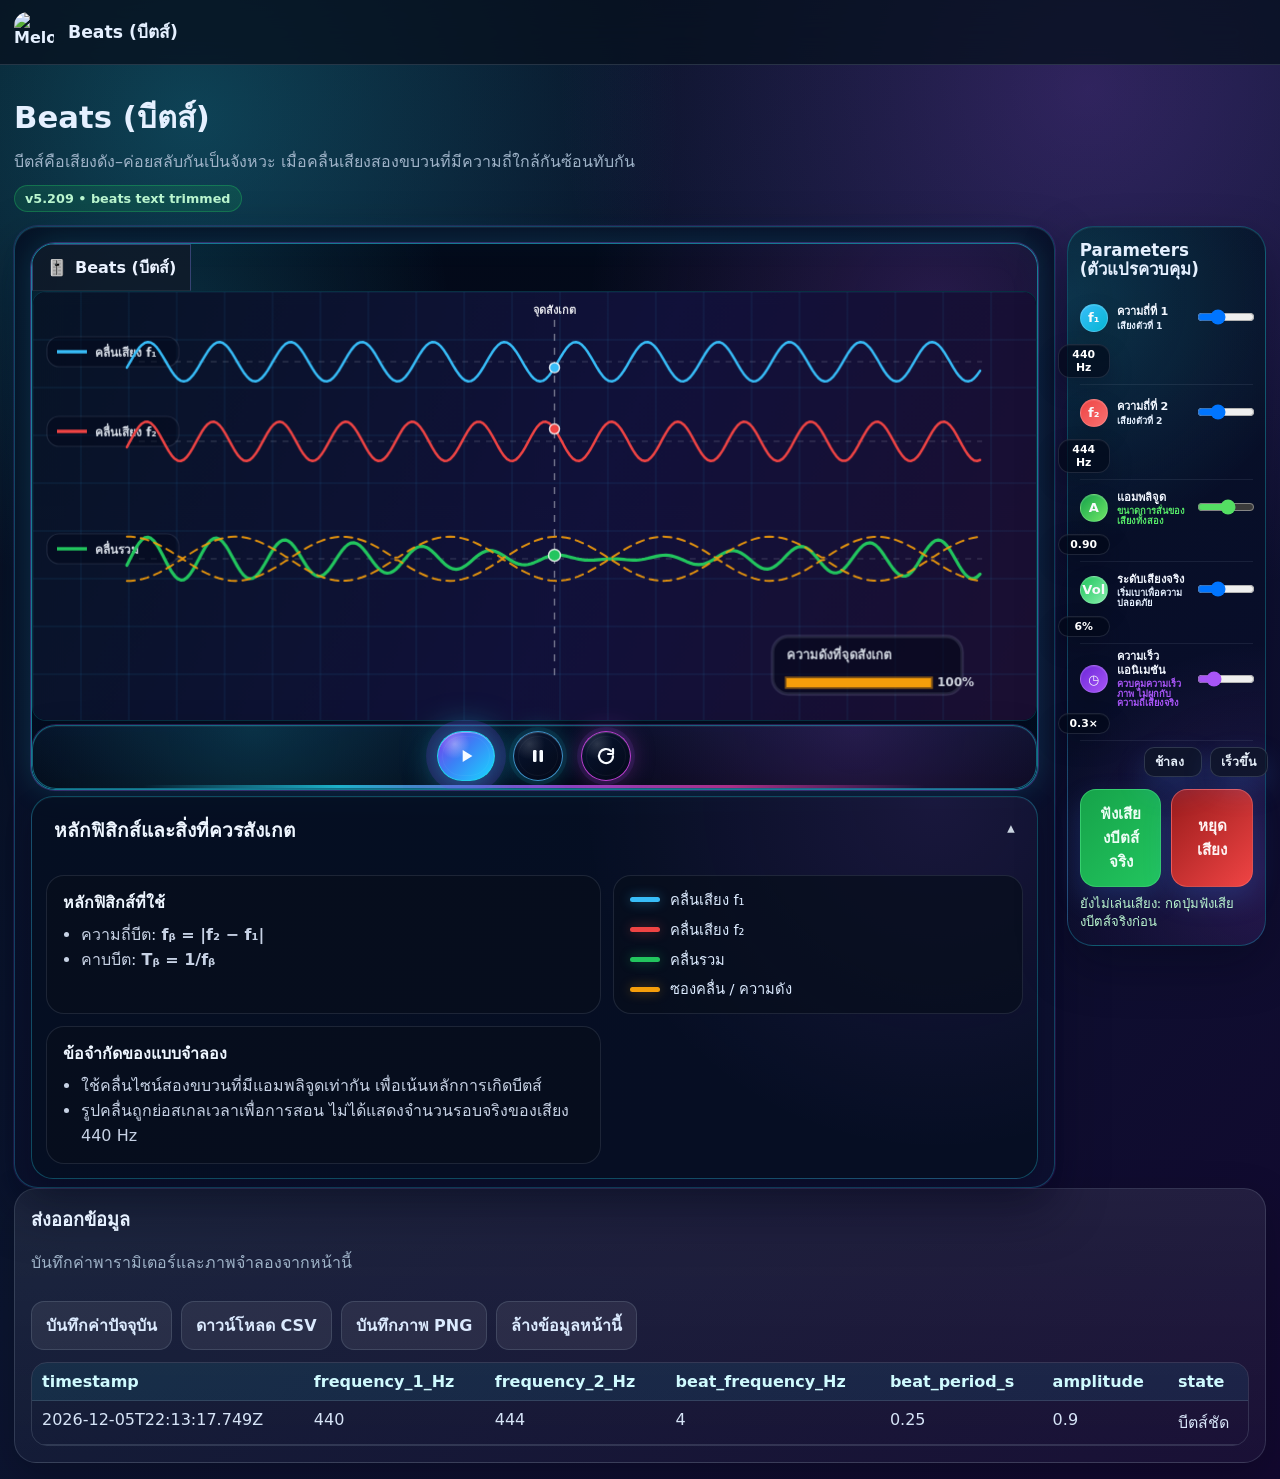
==== visualizer_beatsViz.html @ 42747de8 "Add files via upload" ====
<!DOCTYPE html>
<html lang="th">
<head>
  <meta charset="UTF-8">
  <meta name="viewport" content="width=device-width, initial-scale=1.0">
  <title>MelodyLab v5.209 - Beats (บีตส์)</title>
  <meta name="description" content="MelodyLab ห้องทดลองเสียงและเก็บข้อมูล ด้วยมือถือ">
  <meta name="theme-color" content="#0f172a">
  <link rel="manifest" href="manifest.json">
  <link rel="icon" type="image/png" href="icon-192.png">
  <link rel="apple-touch-icon" href="icon-192.png">
  <link rel="stylesheet" href="style.css">
  <meta name="melodylab-build-version" content="v5.209-beats-text-trim">
  <style>
    .beatReadoutBar{display:grid;grid-template-columns:repeat(5,minmax(0,1fr));gap:8px;margin-top:10px}
    .beatReadoutBar>div{border:1px solid rgba(148,163,184,.18);background:rgba(15,23,42,.48);border-radius:14px;padding:9px 11px;min-height:56px}
    .beatReadoutBar label{display:block;color:#94a3b8;font-size:.78rem;line-height:1.2;margin-bottom:4px}
    .beatReadoutBar b{display:block;color:#e5eef8;font-size:1rem;line-height:1.18}
    .versionBadge{display:inline-block;margin-top:10px;padding:5px 10px;border-radius:999px;border:1px solid rgba(34,197,94,.35);background:rgba(34,197,94,.14);color:#bbf7d0;font-weight:800;font-size:.80rem}
    .beatLegendLine{width:30px;height:5px;border-radius:999px;display:inline-block;flex:0 0 30px}
    .beatLegendLine.f1{background:#38bdf8;box-shadow:0 0 12px rgba(56,189,248,.45)}
    .beatLegendLine.f2{background:#ef4444;box-shadow:0 0 12px rgba(239,68,68,.42)}
    .beatLegendLine.sum{background:#22c55e;box-shadow:0 0 12px rgba(34,197,94,.42)}
    .beatLegendLine.env{background:#f59e0b;box-shadow:0 0 12px rgba(245,158,11,.42)}
    .neonParamRow .paramIcon{color:#f8fafc;border:1px solid rgba(255,255,255,.16);box-shadow:0 10px 24px rgba(0,0,0,.18), inset 0 1px 0 rgba(255,255,255,.10)}
    .f1Row .paramIcon{background:linear-gradient(135deg,#38bdf8,#06b6d4)}
    .f2Row .paramIcon{background:linear-gradient(135deg,#ef4444,#f87171)}
    .ampRow .paramIcon{background:linear-gradient(135deg,#22c55e,#86efac)}
    .timeRow .paramIcon{background:linear-gradient(135deg,#8b5cf6,#c084fc)}
    .templateInsightCard li{line-height:1.55}

    #visualizerCanvas{aspect-ratio:1200/390;max-height:390px}
    .audioButtons{display:grid;grid-template-columns:1fr 1fr;gap:10px;margin-top:12px}
    .audioBtn{border:1px solid rgba(148,163,184,.26);border-radius:16px;padding:12px 14px;font-weight:900;font-size:.95rem;cursor:pointer;touch-action:manipulation}
    .audioBtn.playSound{background:linear-gradient(135deg,#16a34a,#22c55e);color:#ecfdf5;border-color:rgba(74,222,128,.55)}
    .audioBtn.stopSound{background:linear-gradient(135deg,#991b1b,#ef4444);color:#fef2f2;border-color:rgba(248,113,113,.55)}
    .audioStatus{margin-top:8px;color:#bbf7d0;font-size:.82rem;line-height:1.35}
    .volumeRow .paramIcon{background:linear-gradient(135deg,#22c55e,#86efac)}
    @media(max-width:760px){.audioButtons{grid-template-columns:1fr 1fr}.audioBtn{padding:11px 10px;font-size:.90rem}}
    .speedButtonsStandalone{display:flex;gap:8px;align-items:center;justify-content:flex-start;margin:6px 0 0 64px;position:relative;z-index:2}
    .speedButtons button{border:1px solid rgba(148,163,184,.24);background:rgba(15,23,42,.76);color:#e5eef8;border-radius:10px;padding:5px 10px;font-size:.78rem;line-height:1.1;font-weight:800;cursor:pointer;touch-action:manipulation;min-width:58px;height:30px}
    .timeRow input[type=range]{touch-action:pan-x;min-width:0}
    @media(max-width:760px){
      .beatReadoutBar{grid-template-columns:repeat(2,minmax(0,1fr));gap:8px}
      .beatReadoutBar>div{min-height:auto;padding:9px 10px}
      .beatReadoutBar>div:last-child{grid-column:1/-1}
      .speedButtonsStandalone{margin-left:62px;margin-top:8px}
      .speedButtons button{min-width:58px;height:30px;padding:5px 9px;font-size:.78rem}
    }
  </style>
</head>
<body class="detailPage page-visualizer">
<header>
  <div class="wrap nav detailNav">
    <button class="backBtn" onclick="location.href='visualizer.html'">←</button>
    <a class="brand" href="index.html"><img src="icon-192.png" alt="MelodyLab"><span>Beats (บีตส์)</span></a>
  </div>
</header>
<main class="wrap detailMain" data-current="visualizer">
<section class="section activeDetail visualizerSinglePage visualizerTemplatePage longitudinalFocusPage rebuiltTopicPage" id="visualizer" data-viz-mode="beatsViz">
  <div class="sectionHead templateHead">
    <div>
      <h2>Beats (บีตส์)</h2>
      <p class="sectionLead">บีตส์คือเสียงดัง–ค่อยสลับกันเป็นจังหวะ เมื่อคลื่นเสียงสองขบวนที่มีความถี่ใกล้กันซ้อนทับกัน</p>
      <span class="versionBadge">v5.209 • beats text trimmed</span>
    </div>
  </div>
  <div class="visualizerTemplateGrid longitudinalFocusGrid">
    <div class="card mainViz templateMainViz longitudinalMainViz">
      <div class="vizMediaFrame">
        <div class="vizSingleModeLabel"><span>🎚️</span> Beats (บีตส์)</div>
        <canvas id="visualizerCanvas" width="1200" height="390" aria-label="ภาพจำลองการเกิดบีตส์"></canvas>
        <div class="vizPlayerBar embeddedPlayerBar" aria-label="ปุ่มควบคุมภาพจำลอง">
          <div class="playerCluster playerCenter playerCenterOnly">
            <button id="vizPlayBtn" class="playerBtn playerPrimary playerPlay" title="เล่น" aria-label="เล่น"><span class="playerGlyph" aria-hidden="true"><svg viewBox="0 0 24 24"><path d="M8 6.5v11l9-5.5-9-5.5z"/></svg></span></button>
            <button id="vizPauseBtn" class="playerBtn playerPause" title="หยุด" aria-label="หยุด"><span class="playerGlyph" aria-hidden="true"><svg viewBox="0 0 24 24"><rect x="7" y="6" width="3.5" height="12" rx="1.2"/><rect x="13.5" y="6" width="3.5" height="12" rx="1.2"/></svg></span></button>
            <button id="vizResetBtn" class="playerBtn playerReset" title="รีเซ็ต" aria-label="รีเซ็ต"><span class="playerGlyph" aria-hidden="true"><svg viewBox="0 0 24 24"><path d="M19 12a7 7 0 1 1-2.05-4.95"/><path d="M19 5v5h-5"/></svg></span></button>
          </div>
        </div>
      </div>
      <div class="beatReadoutBar templateReadout" aria-label="ค่าที่อ่านได้จากภาพจำลอง">
        <div><label>ความถี่ที่ 1</label><b id="readF1">--</b></div>
        <div><label>ความถี่ที่ 2</label><b id="readF2">--</b></div>
        <div><label>ความถี่บีต fᵦ</label><b id="readBeat">--</b></div>
        <div><label>คาบบีต Tᵦ</label><b id="readPeriod">--</b></div>
        <div><label>สถานะ</label><b id="readState">--</b></div>
      </div>
      <details class="explainDetails" open><summary>หลักฟิสิกส์และสิ่งที่ควรสังเกต</summary>
        <div class="detailsBody"><div class="templateUnderCanvas explainGrid">
          <div class="templateInsightCard"><div class="insightTitle">หลักฟิสิกส์ที่ใช้</div><ul>
            <li>ความถี่บีต: <b>fᵦ = |f₂ − f₁|</b></li>
            <li>คาบบีต: <b>Tᵦ = 1/fᵦ</b></li>
          </ul></div>
          <div class="templateLegendCard">
            <div class="legendRow"><span class="beatLegendLine f1"></span><span>คลื่นเสียง f₁</span></div>
            <div class="legendRow"><span class="beatLegendLine f2"></span><span>คลื่นเสียง f₂</span></div>
            <div class="legendRow"><span class="beatLegendLine sum"></span><span>คลื่นรวม</span></div>
            <div class="legendRow"><span class="beatLegendLine env"></span><span>ซองคลื่น / ความดัง</span></div>
          </div>
          <div class="templateInsightCard"><div class="insightTitle">ข้อจำกัดของแบบจำลอง</div><ul>
            <li>ใช้คลื่นไซน์สองขบวนที่มีแอมพลิจูดเท่ากัน เพื่อเน้นหลักการเกิดบีตส์</li>
            <li>รูปคลื่นถูกย่อสเกลเวลาเพื่อการสอน ไม่ได้แสดงจำนวนรอบจริงของเสียง 440 Hz</li>
          </ul></div>
        </div></div>
      </details>
    </div>
    <div class="card controlViz templateControlViz longitudinalControlViz neonControlViz">
      <div class="panelTitleStack"><h3>Parameters (ตัวแปรควบคุม)</h3><p class="panelSubtext">ปรับ f₁ และ f₂ ให้ใกล้กัน แล้วสังเกตจังหวะดัง–ค่อยของคลื่นรวม</p></div>
      <div class="field richField neonParamRow f1Row"><div class="paramIcon">f₁</div><div class="paramText"><label>ความถี่ที่ 1</label><small>เสียงตัวที่ 1</small></div><input id="vizFreq1" type="range" min="200" max="1000" step="1" value="440"><div class="paramValueWrap"><span id="vizFreq1Label" class="valueBadge">--</span></div></div>
      <div class="field richField neonParamRow f2Row"><div class="paramIcon">f₂</div><div class="paramText"><label>ความถี่ที่ 2</label><small>เสียงตัวที่ 2</small></div><input id="vizFreq2" type="range" min="200" max="1000" step="1" value="444"><div class="paramValueWrap"><span id="vizFreq2Label" class="valueBadge">--</span></div></div>
      <div class="field richField neonParamRow ampRow"><div class="paramIcon">A</div><div class="paramText"><label>แอมพลิจูด</label><small>ขนาดการสั่นของเสียงทั้งสอง</small></div><input id="vizAmp" type="range" min="0.20" max="1.50" step="0.05" value="0.90"><div class="paramValueWrap"><span id="vizAmpLabel" class="valueBadge">--</span></div></div>
      <div class="field richField neonParamRow volumeRow"><div class="paramIcon">Vol</div><div class="paramText"><label>ระดับเสียงจริง</label><small>เริ่มเบาเพื่อความปลอดภัย</small></div><input id="vizVolume" type="range" min="0.00" max="0.20" step="0.01" value="0.06"><div class="paramValueWrap"><span id="vizVolumeLabel" class="valueBadge">--</span></div></div>
      <div class="field richField neonParamRow timeRow"><div class="paramIcon">◷</div><div class="paramText"><label>ความเร็วแอนิเมชัน</label><small>ควบคุมความเร็วภาพ ไม่ผูกกับความถี่เสียงจริง</small></div><input id="vizTimeSpeed" type="range" min="0.1" max="1.0" step="0.1" value="0.3"><div class="paramValueWrap"><span id="vizTimeLabel" class="valueBadge">--</span></div></div>
      <div class="speedButtons speedButtonsStandalone"><button type="button" id="vizSpeedDown">ช้าลง</button><button type="button" id="vizSpeedUp">เร็วขึ้น</button></div>
      <div class="audioButtons"><button type="button" id="beatAudioPlay" class="audioBtn playSound">ฟังเสียงบีตส์จริง</button><button type="button" id="beatAudioStop" class="audioBtn stopSound">หยุดเสียง</button></div>
      <div id="beatAudioStatus" class="audioStatus">ยังไม่เล่นเสียง: กดปุ่มฟังเสียงบีตส์จริงก่อน</div>
    </div>
  </div>
  <div class="card templateDataCard localDataCard" id="vizLogCard">
    <div class="sectionHead compactHead"><div><h3>ส่งออกข้อมูล</h3><p class="sub">บันทึกค่าพารามิเตอร์และภาพจำลองจากหน้านี้</p></div></div>
    <div class="actions"><button class="secondary localCaptureBtn">บันทึกค่าปัจจุบัน</button><button class="secondary localDownloadBtn">ดาวน์โหลด CSV</button><button id="vizExportBtn" class="secondary localPngBtn">บันทึกภาพ PNG</button><button class="secondary localClearBtn">ล้างข้อมูลหน้านี้</button></div>
    <div class="tableWrap localLogWrap"><table><thead><tr class="localHead"></tr></thead><tbody class="localBody"></tbody></table></div>
  </div>
</section>
</main>
<script>
(() => {
const $ = id => document.getElementById(id);
const state = {running:true,time:0,last:performance.now(),raf:0,logs:[],audio:{ctx:null,osc1:null,osc2:null,gain:null,playing:false}};
function fmt(v,n=2){return Number(v).toFixed(n);}
function clamp(v,a,b){return Math.max(a,Math.min(b,v));}
function params(){
  const f1=Number($('vizFreq1')?.value||440);
  const f2=Number($('vizFreq2')?.value||444);
  const A=Number($('vizAmp')?.value||0.90);
  const timeSpeed=Number($('vizTimeSpeed')?.value||0.3);
  const volume=Number($('vizVolume')?.value||0.06);
  const df=Math.abs(f2-f1);
  const fMean=(f1+f2)/2;
  const Tb=df>0?1/df:Infinity;
  let stateText='ไม่มีบีตส์';
  if(df===0) stateText='ความถี่เท่ากัน ไม่มีบีตส์';
  else if(df<=3) stateText='บีตส์ช้า ชัดเจน';
  else if(df<=10) stateText='บีตส์ชัด';
  else if(df<=20) stateText='บีตส์เร็ว';
  else stateText='ต่างความถี่มาก บีตส์สังเกตยาก';
  return {f1,f2,A,timeSpeed,volume,df,fMean,Tb,stateText};
}
function updateLabels(){
  const p=params();
  $('vizFreq1Label').textContent=`${Math.round(p.f1)} Hz`;
  $('vizFreq2Label').textContent=`${Math.round(p.f2)} Hz`;
  $('vizAmpLabel').textContent=fmt(p.A,2);
  $('vizVolumeLabel').textContent=`${fmt(p.volume*100,0)}%`;
  $('vizTimeLabel').textContent=`${fmt(p.timeSpeed,1)}×`;
  $('readF1').textContent=`${Math.round(p.f1)} Hz`;
  $('readF2').textContent=`${Math.round(p.f2)} Hz`;
  $('readBeat').textContent=`${fmt(p.df,1)} Hz`;
  $('readPeriod').textContent=Number.isFinite(p.Tb)?`${fmt(p.Tb,3)} s`:'∞';
  $('readState').textContent=p.stateText;
}
function canvasScale(canvas){
  const dpr=Math.max(1,window.devicePixelRatio||1);
  const rect=canvas.getBoundingClientRect();
  const targetW=Math.max(600,Math.round(rect.width*dpr));
  const targetH=Math.max(260,Math.round(rect.height*dpr));
  if(canvas.width!==targetW||canvas.height!==targetH){canvas.width=targetW;canvas.height=targetH;}
  return {w:canvas.width,h:canvas.height,dpr};
}
function background(ctx,w,h){
  const g=ctx.createLinearGradient(0,0,w,h);
  g.addColorStop(0,'#071426'); g.addColorStop(.55,'#11113a'); g.addColorStop(1,'#1b0f32');
  ctx.fillStyle=g; ctx.fillRect(0,0,w,h);
  ctx.strokeStyle='rgba(56,189,248,.12)'; ctx.lineWidth=1;
  for(let x=0;x<w;x+=48){ctx.beginPath();ctx.moveTo(x,0);ctx.lineTo(x,h);ctx.stroke();}
  for(let y=0;y<h;y+=48){ctx.beginPath();ctx.moveTo(0,y);ctx.lineTo(w,y);ctx.stroke();}
}
function rr(ctx,x,y,w,h,r,fill,stroke){
  const q=Math.min(r,w/2,h/2);ctx.beginPath();ctx.moveTo(x+q,y);ctx.arcTo(x+w,y,x+w,y+h,q);ctx.arcTo(x+w,y+h,x,y+h,q);ctx.arcTo(x,y+h,x,y,q);ctx.arcTo(x,y,x+w,y,q);ctx.closePath();if(fill)ctx.fill();if(stroke)ctx.stroke();
}
function drawLine(ctx,pts,color,lw=2,alpha=1,dash=null){
  ctx.save();ctx.globalAlpha=alpha;ctx.strokeStyle=color;ctx.lineWidth=lw;ctx.lineJoin='round';ctx.lineCap='round';if(dash)ctx.setLineDash(dash);ctx.beginPath();pts.forEach((p,i)=>{if(i===0)ctx.moveTo(p[0],p[1]);else ctx.lineTo(p[0],p[1]);});ctx.stroke();ctx.restore();
}
function drawDot(ctx,x,y,r,color){
  ctx.save();ctx.fillStyle=color;ctx.strokeStyle='rgba(255,255,255,.8)';ctx.lineWidth=1.5;ctx.beginPath();ctx.arc(x,y,r,0,Math.PI*2);ctx.fill();ctx.stroke();ctx.restore();
}
function draw(){
  const canvas=$('visualizerCanvas'); if(!canvas)return;
  const {w,h}=canvasScale(canvas), ctx=canvas.getContext('2d'), p=params();
  updateLabels(); background(ctx,w,h);
  const left=94,right=w-54,plotW=right-left;
  const lanes=[70,150,268];
  const ampPx=22*p.A;
  const viewSeconds=2.0;
  const beatPhase=2*Math.PI*state.time;
  const dfForView=Math.max(0.2,p.df);
  const cycles1=12;
  const cycles2=12 + Math.sign(p.f2-p.f1)*clamp(p.df*0.22,-8,8);
  const labels=[['คลื่นเสียง f₁','#38bdf8'],['คลื่นเสียง f₂','#ef4444'],['คลื่นรวม','#22c55e']];
  labels.forEach((arr,i)=>{
    const y0=lanes[i];
    ctx.strokeStyle='rgba(226,232,240,.18)'; ctx.setLineDash([6,6]); ctx.lineWidth=1.2; ctx.beginPath(); ctx.moveTo(left,y0); ctx.lineTo(right,y0); ctx.stroke(); ctx.setLineDash([]);
    ctx.fillStyle='rgba(2,6,23,.44)'; ctx.strokeStyle='rgba(148,163,184,.16)'; rr(ctx,14,y0-25,132,30,12,true,true);
    ctx.strokeStyle=arr[1]; ctx.lineWidth=3.4; ctx.beginPath(); ctx.moveTo(24,y0-10); ctx.lineTo(54,y0-10); ctx.stroke();
    ctx.fillStyle='rgba(226,232,240,.95)'; ctx.font='800 12px system-ui,sans-serif'; ctx.fillText(arr[0],62,y0-5);
  });
  function makePts(fn,y0,scale=1,step=3){
    const pts=[];
    for(let i=0;i<=plotW;i+=step){
      const x=left+i;
      const u=i/plotW;
      pts.push([x,y0-fn(u)*scale]);
    }
    return pts;
  }
  const wave1=u=>Math.sin(2*Math.PI*(cycles1*u)-beatPhase);
  const wave2=u=>Math.sin(2*Math.PI*(cycles2*u)-beatPhase);
  const envelope=u=>Math.cos(Math.PI*dfForView*viewSeconds*u - beatPhase*.18);
  const sum=u=>(wave1(u)+wave2(u))*0.55;
  drawLine(ctx,makePts(wave1,lanes[0],ampPx),'#38bdf8',2.5);
  drawLine(ctx,makePts(wave2,lanes[1],ampPx),'#ef4444',2.5);
  drawLine(ctx,makePts(sum,lanes[2],ampPx),'#22c55e',3.2);
  const envTop=makePts(u=>Math.abs(envelope(u)),lanes[2],ampPx*1.12,4);
  const envBot=makePts(u=>-Math.abs(envelope(u)),lanes[2],ampPx*1.12,4);
  drawLine(ctx,envTop,'#f59e0b',2.0,.9,[8,6]);
  drawLine(ctx,envBot,'#f59e0b',2.0,.9,[8,6]);

  const probeX=left+plotW*.50, probeU=.50;
  ctx.save();ctx.strokeStyle='rgba(248,250,252,.40)';ctx.setLineDash([7,7]);ctx.lineWidth=1.5;ctx.beginPath();ctx.moveTo(probeX,28);ctx.lineTo(probeX,h-42);ctx.stroke();ctx.setLineDash([]);ctx.fillStyle='rgba(248,250,252,.90)';ctx.font='800 11px system-ui,sans-serif';ctx.textAlign='center';ctx.fillText('จุดสังเกต',probeX,22);ctx.restore();
  drawDot(ctx,probeX,lanes[0]-wave1(probeU)*ampPx,5,'#38bdf8');
  drawDot(ctx,probeX,lanes[1]-wave2(probeU)*ampPx,5,'#ef4444');
  drawDot(ctx,probeX,lanes[2]-sum(probeU)*ampPx,6,'#22c55e');

  const loudness=Math.abs(envelope(probeU));
  ctx.save();
  ctx.fillStyle='rgba(2,6,23,.56)';ctx.strokeStyle='rgba(148,163,184,.18)';rr(ctx,right-210,h-84,190,58,16,true,true);
  ctx.fillStyle='rgba(226,232,240,.92)';ctx.font='800 13px system-ui,sans-serif';ctx.fillText('ความดังที่จุดสังเกต',right-196,h-61);
  ctx.fillStyle='#f59e0b';ctx.fillRect(right-196,h-42,Math.max(2,145*loudness),9);
  ctx.strokeStyle='rgba(245,158,11,.5)';ctx.strokeRect(right-196,h-42,145,9);
  ctx.fillStyle='rgba(226,232,240,.9)';ctx.font='700 12px system-ui,sans-serif';ctx.fillText(`${fmt(loudness*100,0)}%`,right-45,h-34);
  ctx.restore();
}
function tick(now){
  const dt=Math.min(.05,(now-state.last)/1000);state.last=now;
  if(state.running) state.time += dt*params().timeSpeed*0.22;
  draw(); state.raf=requestAnimationFrame(tick);
}
function play(){state.running=true;} function pause(){state.running=false;} function reset(){state.time=0;state.last=performance.now();draw();}
function row(){
  const p=params();
  return {timestamp:new Date().toISOString(),topic:'Beats',frequency_1_Hz:Math.round(p.f1),frequency_2_Hz:Math.round(p.f2),beat_frequency_Hz:Number(fmt(p.df,2)),beat_period_s:Number.isFinite(p.Tb)?Number(fmt(p.Tb,4)):null,amplitude:Number(fmt(p.A,2)),volume_percent:Number(fmt(p.volume*100,0)),state:p.stateText};
}
function renderTable(){
  const head=document.querySelector('.localHead'),body=document.querySelector('.localBody'); if(!head||!body)return;
  const keys=['timestamp','frequency_1_Hz','frequency_2_Hz','beat_frequency_Hz','beat_period_s','amplitude','state'];
  head.innerHTML=keys.map(k=>`<th>${k}</th>`).join('');
  body.innerHTML=state.logs.map(r=>`<tr>${keys.map(k=>`<td>${r[k]??''}</td>`).join('')}</tr>`).join('');
}
function downloadCSV(){
  if(!state.logs.length) state.logs.push(row());
  const keys=Object.keys(state.logs[0]);
  const csv=[keys.join(','),...state.logs.map(r=>keys.map(k=>JSON.stringify(r[k]??'')).join(','))].join('\n');
  const blob=new Blob([csv],{type:'text/csv;charset=utf-8'});
  const a=document.createElement('a');a.href=URL.createObjectURL(blob);a.download='melodylab_beats_data.csv';a.click();URL.revokeObjectURL(a.href);
}
function savePNG(){
  const c=$('visualizerCanvas'); if(!c)return;
  const a=document.createElement('a');a.href=c.toDataURL('image/png');a.download='melodylab_beats.png';a.click();
}

function audioStatus(text,on=false){
  const el=$('beatAudioStatus'); if(!el)return;
  el.textContent=text;
  el.style.color=on?'#bbf7d0':'#cbd5e1';
}
function updateAudioParams(){
  const a=state.audio; if(!a.playing||!a.ctx||!a.osc1||!a.osc2||!a.gain)return;
  const p=params(), now=a.ctx.currentTime;
  a.osc1.frequency.setTargetAtTime(p.f1,now,0.02);
  a.osc2.frequency.setTargetAtTime(p.f2,now,0.02);
  a.gain.gain.setTargetAtTime(Math.max(0,p.volume)*0.5,now,0.03);
  audioStatus(`กำลังเล่นเสียงจริง: f₁ ${Math.round(p.f1)} Hz + f₂ ${Math.round(p.f2)} Hz, fᵦ ${fmt(p.df,1)} Hz`,true);
}
async function startBeatAudio(){
  const AC=window.AudioContext||window.webkitAudioContext;
  if(!AC){audioStatus('เบราว์เซอร์นี้ไม่รองรับ Web Audio API');return;}
  stopBeatAudio(false);
  const p=params();
  const ctx=state.audio.ctx || new AC();
  state.audio.ctx=ctx;
  await ctx.resume();
  const now=ctx.currentTime;
  const gain=ctx.createGain();
  gain.gain.setValueAtTime(0,now);
  const osc1=ctx.createOscillator(), osc2=ctx.createOscillator();
  osc1.type='sine'; osc2.type='sine';
  osc1.frequency.setValueAtTime(p.f1,now);
  osc2.frequency.setValueAtTime(p.f2,now);
  osc1.connect(gain); osc2.connect(gain); gain.connect(ctx.destination);
  osc1.start(now); osc2.start(now);
  gain.gain.linearRampToValueAtTime(Math.max(0,p.volume)*0.5,now+0.08);
  Object.assign(state.audio,{osc1,osc2,gain,playing:true});
  audioStatus(`กำลังเล่นเสียงจริง: f₁ ${Math.round(p.f1)} Hz + f₂ ${Math.round(p.f2)} Hz, fᵦ ${fmt(p.df,1)} Hz`,true);
}
function stopBeatAudio(show=true){
  const a=state.audio; if(!a.osc1&&!a.osc2&&!a.gain){if(show)audioStatus('หยุดเสียงแล้ว');return;}
  const ctx=a.ctx, now=ctx?ctx.currentTime:0;
  try{
    if(a.gain&&ctx){a.gain.gain.cancelScheduledValues(now);a.gain.gain.setTargetAtTime(0.0001,now,0.03);}
    if(a.osc1&&ctx)a.osc1.stop(now+0.10);
    if(a.osc2&&ctx)a.osc2.stop(now+0.10);
  }catch(e){}
  state.audio.osc1=null; state.audio.osc2=null; state.audio.gain=null; state.audio.playing=false;
  if(show)audioStatus('หยุดเสียงแล้ว');
}

function adjustSpeed(delta){
  const el=$('vizTimeSpeed'); if(!el)return;
  const next=Math.min(Number(el.max),Math.max(Number(el.min),Number(el.value)+delta));
  el.value=next.toFixed(1); draw();
}
['vizFreq1','vizFreq2','vizAmp','vizVolume','vizTimeSpeed'].forEach(id=>{$(id)?.addEventListener('input',()=>{draw();updateAudioParams();});$(id)?.addEventListener('change',()=>{draw();updateAudioParams();});});
$('vizPlayBtn')?.addEventListener('click',play);
$('vizPauseBtn')?.addEventListener('click',pause);
$('vizResetBtn')?.addEventListener('click',reset);
$('vizSpeedDown')?.addEventListener('click',()=>adjustSpeed(-0.1));
$('vizSpeedUp')?.addEventListener('click',()=>adjustSpeed(0.1));
$('beatAudioPlay')?.addEventListener('click',startBeatAudio);
$('beatAudioStop')?.addEventListener('click',()=>stopBeatAudio(true));
window.addEventListener('pagehide',()=>stopBeatAudio(false));
document.querySelector('.localCaptureBtn')?.addEventListener('click',()=>{state.logs.unshift(row());renderTable();});
document.querySelector('.localDownloadBtn')?.addEventListener('click',downloadCSV);
document.querySelector('.localPngBtn')?.addEventListener('click',savePNG);
document.querySelector('.localClearBtn')?.addEventListener('click',()=>{state.logs=[];renderTable();});
window.addEventListener('resize',draw);
state.logs.push(row()); renderTable(); draw(); state.raf=requestAnimationFrame(tick);
})();
</script>
</body>
</html>
---- style.css ----
:root{--bg:#06111f;--panel:#0f172a;--text:#e5f0ff;--muted:#9fb3c8;--line:rgba(148,163,184,.22);--cyan:#22d3ee;--blue:#3b82f6;--purple:#a855f7;--green:#34d399;--yellow:#fbbf24;--red:#fb7185;--radius:22px}*{box-sizing:border-box}html{scroll-behavior:smooth}body{margin:0;font-family:"Sarabun","Noto Sans Thai",system-ui,-apple-system,BlinkMacSystemFont,"Segoe UI",sans-serif;color:var(--text);background:radial-gradient(circle at 15% 8%,rgba(34,211,238,.25),transparent 28%),radial-gradient(circle at 85% 6%,rgba(168,85,247,.24),transparent 30%),linear-gradient(135deg,#06111f 0%,#0b1530 48%,#12082f 100%);min-height:100vh}a{color:inherit}.wrap{width:min(1280px,calc(100% - 28px));margin:0 auto}header{position:sticky;top:0;z-index:60;backdrop-filter:blur(18px);background:rgba(7,17,31,.78);border-bottom:1px solid var(--line)}.nav{display:flex;align-items:center;justify-content:space-between;gap:12px;padding:12px 0}.brand{display:flex;align-items:center;gap:12px;font-weight:900;text-decoration:none}.brand img{width:42px;height:42px;border-radius:14px}.brand span{font-size:1.15rem}.navlinks{display:flex;gap:7px;flex-wrap:wrap;justify-content:flex-end}.navlinks a{text-decoration:none;padding:8px 10px;border:1px solid transparent;border-radius:999px;color:#c7d6e8;font-size:.88rem}.navlinks a:hover{border-color:var(--line);background:rgba(255,255,255,.06)}.hero{padding:30px 0 16px}.badge{display:inline-flex;align-items:center;gap:8px;border:1px solid rgba(34,211,238,.34);background:rgba(34,211,238,.08);color:#bdf6ff;border-radius:999px;padding:8px 12px;font-weight:800}h1{font-size:clamp(2rem,4.5vw,4.2rem);line-height:1.04;margin:14px 0 10px}h2{font-size:clamp(1.3rem,2.4vw,2rem);margin:0 0 6px}h3{margin:0 0 10px;font-size:1.13rem}.grad{background:linear-gradient(90deg,var(--cyan),#93c5fd,#f0abfc);-webkit-background-clip:text;background-clip:text;color:transparent}.lead{font-size:1.03rem;color:#c9d7e8;line-height:1.7;margin:0 0 12px}.sub,.small{color:var(--muted);line-height:1.6}.section{padding:16px 0}.sectionHead{display:flex;align-items:end;justify-content:space-between;gap:14px;margin-bottom:10px}.grid{display:grid;grid-template-columns:repeat(12,1fr);gap:14px}.card{grid-column:span 6;border:1px solid var(--line);background:linear-gradient(180deg,rgba(255,255,255,.08),rgba(255,255,255,.035));border-radius:var(--radius);padding:16px;box-shadow:0 14px 42px rgba(0,0,0,.22)}.card.full{grid-column:1/-1}.card.wide{grid-column:span 8}.card.side{grid-column:span 4}.card.third{grid-column:span 4}.actions{display:flex;gap:9px;flex-wrap:wrap;align-items:center}button,.btn{border:none;cursor:pointer;font:inherit;font-weight:850;border-radius:13px;padding:11px 14px;color:white;background:linear-gradient(135deg,var(--blue),var(--purple));box-shadow:0 12px 28px rgba(59,130,246,.22);text-decoration:none;display:inline-flex;align-items:center;gap:7px}button.secondary{background:rgba(255,255,255,.07);border:1px solid var(--line);box-shadow:none;color:#dbeafe}button.good{background:linear-gradient(135deg,#10b981,#22c55e)}button.warn{background:linear-gradient(135deg,#f97316,#ef4444)}button:disabled{opacity:.55;cursor:not-allowed}.menuGrid{display:grid;grid-template-columns:repeat(5,1fr);gap:12px;margin-top:10px}.menuItem{display:block;text-decoration:none;border:1px solid var(--line);background:rgba(15,23,42,.76);border-radius:20px;padding:16px;transition:.18s}.menuItem:hover{transform:translateY(-3px);border-color:rgba(34,211,238,.42)}.menuItem .icon{font-size:1.7rem;display:block;margin-bottom:6px}.menuItem p{color:#c7d6e8;line-height:1.55;margin:0;font-size:.92rem}canvas{width:100%;height:220px;background:#020617;border:1px solid rgba(148,163,184,.18);border-radius:16px;display:block}.canvasSmall{height:160px}.spectrogram{height:280px}.readouts{display:grid;grid-template-columns:repeat(6,1fr);gap:9px;margin:10px 0}.readout{padding:11px;border-radius:15px;background:rgba(2,6,23,.55);border:1px solid var(--line)}.readout label{font-size:.8rem;color:var(--muted);display:block}.readout strong{font-size:1.08rem}input,textarea,select{width:100%;border:1px solid var(--line);border-radius:12px;padding:10px 11px;background:rgba(2,6,23,.5);color:#e5f0ff;font:inherit;outline:none}.field label{display:block;margin:0 0 6px;color:#b8c7dc;font-weight:750;font-size:.92rem}.formGrid{display:grid;grid-template-columns:repeat(4,1fr);gap:10px}.pill{display:inline-flex;border-radius:999px;padding:5px 9px;background:rgba(34,211,238,.1);color:#cffafe;font-weight:850}.note{border-left:4px solid var(--cyan);padding:11px 13px;border-radius:13px;background:rgba(34,211,238,.08);color:#d8f7ff;line-height:1.65}.statusDot{display:inline-block;width:10px;height:10px;border-radius:50%;background:#64748b;margin-right:8px}.statusDot.on{background:#34d399;box-shadow:0 0 18px rgba(52,211,153,.7)}.tableWrap{overflow:auto;border:1px solid var(--line);border-radius:16px}table{width:100%;border-collapse:collapse}th,td{padding:9px 10px;border-bottom:1px solid var(--line);text-align:left;vertical-align:top;white-space:nowrap}th{background:rgba(34,211,238,.08);color:#cffafe}td{color:#d6e4f7}.meterBig{font-size:clamp(2rem,5vw,4.2rem);font-weight:900;line-height:1;text-align:center}.footer{padding:34px 0 46px;color:#9fb3c8;text-align:center}.toggle{display:flex;gap:7px;flex-wrap:wrap}.toggle button{padding:8px 11px}.toggle button.active{background:linear-gradient(135deg,var(--blue),var(--purple));border:none}.compact{font-size:.9rem}.hidden{display:none!important}@media(max-width:1100px){.menuGrid{grid-template-columns:1fr 1fr}.card,.card.wide,.card.side,.card.third{grid-column:1/-1}.readouts,.formGrid{grid-template-columns:1fr 1fr}.nav{align-items:flex-start;flex-direction:column}.navlinks{justify-content:flex-start}}@media(max-width:660px){.menuGrid{grid-template-columns:1fr}.readouts,.formGrid{grid-template-columns:1fr}canvas{height:190px}.spectrogram{height:230px}}
.visualizerGrid{display:grid;grid-template-columns:repeat(12,1fr);gap:14px}
.visualizerGrid .mainViz{grid-column:span 8}
.visualizerGrid .controlViz{grid-column:span 4}
.vizModeBar{display:flex;gap:8px;flex-wrap:wrap;margin:10px 0}
.vizModeBar button{padding:8px 10px;font-size:.92rem}
.vizModeBar button.active{background:linear-gradient(135deg,var(--blue),var(--purple));border:none}
.vizReadout{display:grid;grid-template-columns:repeat(4,1fr);gap:8px;margin-top:10px}
.vizReadout div{border:1px solid var(--line);background:rgba(2,6,23,.55);border-radius:12px;padding:10px}
.vizReadout label{display:block;color:var(--muted);font-size:.78rem}
.vizReadout b{font-size:1rem}
@media(max-width:1100px){.visualizerGrid .mainViz,.visualizerGrid .controlViz{grid-column:1/-1}.vizReadout{grid-template-columns:1fr 1fr}}
@media(max-width:660px){.vizReadout{grid-template-columns:1fr}}

.cleanHero{
  padding:8px 0 0;
  min-height:0;
}
.cleanHero:empty{
  display:none;
}


/* v5.8 clean home header */
.nav{
  justify-content:flex-start !important;
}
.navlinks{
  display:none !important;
}
.brand{
  gap:12px;
}
.brand span{
  max-width:none;
}

/* ให้หน้าแรกเป็นหน้าเมนูหลักแบบจบใน 1 หน้าจอมากขึ้น */
.homeMenu{
  min-height: calc(100vh - 110px);
  padding-top: 14px;
  padding-bottom: 22px;
  display:block;
}

.homeMenu .menuGrid{
  align-content:start;
}

/* ลดระยะบนลงเล็กน้อยให้เหมือนภาพ */
main.wrap{
  padding-top: 10px;
}


/* v5.9 phyphox-style page navigation */
.homeOnly main > section:not(.homeMenu){
  display:none !important;
}
.homeOnly .homeMenu{
  min-height:calc(100vh - 110px);
  padding-top:18px;
}
.detailPage main > section{
  display:none !important;
}
.detailPage main > section.activeDetail{
  display:block !important;
  min-height:calc(100vh - 90px);
  padding-top:18px;
}
.detailPage .detailNav{
  gap:10px;
}
.backBtn{
  width:42px;
  height:42px;
  border:0;
  border-radius:999px;
  background:rgba(255,255,255,.08);
  color:#eaf6ff;
  font-size:26px;
  line-height:1;
  cursor:pointer;
}
.backBtn:hover{
  background:rgba(255,255,255,.14);
}
.detailPage .brand span{
  font-size:1.08rem;
}
.detailPage .brand img{
  width:40px;
  height:40px;
}
.detailPage .menuGrid,
.detailPage .homeMenu{
  display:none !important;
}
@media(max-width:760px){
  .detailPage .brand span{
    font-size:.96rem;
    line-height:1.25;
  }
  .backBtn{
    width:38px;
    height:38px;
    font-size:24px;
  }
}


/* v5.10 embedded export */
.localExportCard{
  margin-top:14px;
}
.localExportCard .sub{
  margin-top:0;
}
.localLogWrap{
  margin-top:12px;
  max-height:260px;
}


/* v5.11 topic-by-topic workflow */
.topicByTopicNote{
  margin:0 0 14px;
  padding:10px 14px;
  border-radius:14px;
  border:1px solid rgba(34,211,238,.35);
  background:rgba(34,211,238,.08);
  color:#d8f7ff;
  font-weight:700;
}
.localExportCard h3{
  margin-bottom:6px;
}
.localExportCard .localLogWrap{
  margin-top:12px;
}


/* v5.12 Mobile-fit home layout */
.homeOnly .homeMenu{
  min-height:calc(100dvh - 76px);
  height:calc(100dvh - 76px);
  overflow:hidden;
  padding-top:10px;
  padding-bottom:10px;
}
.homeOnly .topicByTopicNote{
  margin:0 0 10px;
  padding:8px 12px;
  font-size:.88rem;
  line-height:1.35;
}
.homeOnly .menuGrid{
  display:grid;
  grid-template-columns:repeat(4,minmax(0,1fr));
  gap:10px;
  align-content:start;
}
.homeOnly .menuItem{
  min-height:118px;
  padding:14px;
  border-radius:18px;
}
.homeOnly .menuItem .icon{
  font-size:1.9rem;
  margin-bottom:6px;
}
.homeOnly .menuItem h3{
  font-size:1rem;
  line-height:1.18;
  margin:0 0 6px;
}
.homeOnly .menuItem p{
  font-size:.82rem;
  line-height:1.3;
  margin:0;
  display:-webkit-box;
  -webkit-line-clamp:2;
  -webkit-box-orient:vertical;
  overflow:hidden;
}

@media(max-width:760px){
  .homeOnly header .nav{
    padding-top:8px;
    padding-bottom:8px;
  }
  .homeOnly .brand img{
    width:34px;
    height:34px;
    border-radius:10px;
  }
  .homeOnly .brand span{
    font-size:.95rem;
  }
  .homeOnly main.wrap{
    padding-top:4px;
  }
  .homeOnly .homeMenu{
    min-height:calc(100dvh - 58px);
    height:calc(100dvh - 58px);
    padding-top:6px;
    padding-bottom:8px;
  }
  .homeOnly .topicByTopicNote{
    margin:0 0 6px;
    padding:6px 8px;
    font-size:.70rem;
    line-height:1.25;
    border-radius:10px;
  }
  .homeOnly .menuGrid{
    grid-template-columns:repeat(2,minmax(0,1fr));
    gap:7px;
  }
  .homeOnly .menuItem{
    min-height:74px;
    padding:7px 8px;
    border-radius:12px;
  }
  .homeOnly .menuItem .icon{
    font-size:1.25rem;
    margin-bottom:2px;
  }
  .homeOnly .menuItem h3{
    font-size:.78rem;
    line-height:1.12;
    margin:0 0 2px;
  }
  .homeOnly .menuItem p{
    font-size:.62rem;
    line-height:1.12;
    -webkit-line-clamp:2;
  }
}

@media(max-width:380px){
  .homeOnly .topicByTopicNote{
    font-size:.66rem;
    padding:5px 7px;
  }
  .homeOnly .menuGrid{
    gap:6px;
  }
  .homeOnly .menuItem{
    min-height:68px;
    padding:6px 7px;
  }
  .homeOnly .menuItem .icon{
    font-size:1.15rem;
  }
  .homeOnly .menuItem h3{
    font-size:.72rem;
  }
  .homeOnly .menuItem p{
    font-size:.58rem;
  }
}

.homeOnly .menuItem{
    min-height:69px;
  }
}

.homeOnly .menuItem p{
    display:none;
  }
}


/* v5.13 MelodyLab branding */
.topicByTopicNote b{
  font-size:1.02em;
}
.topicByTopicNote span{
  opacity:.9;
  font-weight:600;
}


/* v5.14 orientation-consistent mobile layout */
/* ใช้ layout เดียวกันทั้งมือถือแนวตั้งและแนวนอน ลดปัญหาค่าหรือข้อมูลที่แสดงไม่ตรงกัน */
@media (hover:none) and (pointer:coarse), (max-width:900px){
  .homeOnly .homeMenu{
    height:auto !important;
    min-height:calc(100dvh - 58px);
    overflow:visible !important;
    padding-top:6px;
    padding-bottom:10px;
  }

  .homeOnly .topicByTopicNote{
    display:block !important;
    margin:0 0 6px;
    padding:6px 8px;
    font-size:.70rem;
    line-height:1.25;
    border-radius:10px;
  }

  .homeOnly .menuGrid{
    grid-template-columns:repeat(2,minmax(0,1fr)) !important;
    gap:7px !important;
  }

  .homeOnly .menuItem{
    min-height:74px !important;
    padding:7px 8px !important;
    border-radius:12px !important;
  }

  .homeOnly .menuItem .icon{
    font-size:1.25rem !important;
    margin-bottom:2px !important;
  }

  .homeOnly .menuItem h3{
    font-size:.78rem !important;
    line-height:1.12 !important;
    margin:0 0 2px !important;
  }

  .homeOnly .menuItem p{
    display:-webkit-box !important;
    font-size:.62rem !important;
    line-height:1.12 !important;
    -webkit-line-clamp:2 !important;
    -webkit-box-orient:vertical !important;
    overflow:hidden !important;
  }

  .readouts,
  .formGrid,
  .vizReadout{
    grid-template-columns:repeat(2,minmax(0,1fr)) !important;
  }
}

/* มือถือแนวนอน: ใช้สัดส่วนเดียวกับแนวตั้ง แต่ลดความสูงการ์ดเล็กน้อยโดยไม่ซ่อนข้อมูลสำคัญ */
@media (orientation: landscape) and (hover:none) and (pointer:coarse){
  .homeOnly header .nav{
    padding-top:6px;
    padding-bottom:6px;
  }

  .homeOnly .brand img{
    width:32px;
    height:32px;
  }

  .homeOnly .brand span{
    font-size:.92rem;
  }

  .homeOnly .topicByTopicNote{
    font-size:.66rem;
    padding:5px 8px;
    margin-bottom:5px;
  }

  .homeOnly .menuGrid{
    grid-template-columns:repeat(2,minmax(0,1fr)) !important;
    gap:6px !important;
  }

  .homeOnly .menuItem{
    min-height:62px !important;
    padding:6px 8px !important;
  }

  .homeOnly .menuItem .icon{
    font-size:1.10rem !important;
    margin-bottom:1px !important;
  }

  .homeOnly .menuItem h3{
    font-size:.70rem !important;
    line-height:1.08 !important;
  }

  .homeOnly .menuItem p{
    display:-webkit-box !important;
    font-size:.54rem !important;
    line-height:1.08 !important;
    -webkit-line-clamp:2 !important;
  }
}

/* หน้าทดลอง: ให้ canvas และตารางอ่านได้สม่ำเสมอเมื่อหมุนจอ */
@media (max-width:900px){
  canvas{
    max-width:100%;
  }
  .visualizerGrid .mainViz,
  .visualizerGrid .controlViz,
  .card,
  .card.wide,
  .card.side,
  .card.third,
  .card.quarter{
    grid-column:1/-1;
  }
}


/* v5.15 clean home text */
.footer{
  display:none !important;
}
.topicByTopicNote{
  display:none !important;
}


/* v5.16 home one-column layout */
.homeOnly .menuGrid{
  grid-template-columns: 1fr !important;
}
.homeOnly .menuItem{
  width: 100%;
}

/* มือถือและจอเล็ก: ให้เรียงลงมา 1 คอลัมน์ชัดเจน */
@media (max-width: 900px){
  .homeOnly .menuGrid{
    grid-template-columns: 1fr !important;
    gap: 10px !important;
  }
  .homeOnly .menuItem{
    min-height: 88px !important;
    padding: 10px 12px !important;
  }
  .homeOnly .menuItem .icon{
    font-size: 1.35rem !important;
  }
  .homeOnly .menuItem h3{
    font-size: .9rem !important;
    line-height: 1.18 !important;
    margin-bottom: 4px !important;
  }
  .homeOnly .menuItem p{
    font-size: .72rem !important;
    line-height: 1.2 !important;
    display: -webkit-box !important;
    -webkit-line-clamp: 2 !important;
    -webkit-box-orient: vertical !important;
    overflow: hidden !important;
  }
  .homeOnly .homeMenu{
    height: auto !important;
    overflow: visible !important;
  }
}


/* v5.17 visualizer subpages */
.visualizerMenuPage .visualizerSubGrid{
  grid-template-columns:1fr !important;
  gap:10px !important;
}
.visualizerMenuPage .vizSubItem{
  min-height:88px !important;
  padding:12px 14px !important;
}
.visualizerMenuPage .vizSubItem .icon{
  font-size:1.35rem !important;
}
.visualizerMenuPage .vizSubItem h3{
  font-size:.98rem !important;
  line-height:1.18 !important;
}
.visualizerMenuPage .vizSubItem p{
  font-size:.78rem !important;
  line-height:1.25 !important;
}
.vizSingleModeLabel{
  display:inline-flex;
  align-items:center;
  gap:8px;
  padding:8px 12px;
  margin-bottom:10px;
  border-radius:14px;
  background:rgba(99,102,241,.18);
  border:1px solid rgba(129,140,248,.35);
  color:#eaf2ff;
  font-weight:800;
}
.visualizerSinglePage .visualizerGrid{
  grid-template-columns:1fr !important;
}
.visualizerSinglePage .mainViz,
.visualizerSinglePage .controlViz{
  grid-column:1/-1 !important;
}
@media(min-width:900px){
  .visualizerSinglePage .visualizerGrid{
    grid-template-columns:2fr 1fr !important;
  }
  .visualizerSinglePage .mainViz{
    grid-column:span 2 !important;
  }
  .visualizerSinglePage .controlViz{
    grid-column:span 1 !important;
  }
}






/* v5.19 visualizer real player bar */
.visualizerSinglePage .sectionHead .actions{
  display:none !important;
}
.vizPlayerBar{
  display:grid;
  grid-template-columns:1fr auto 1fr;
  align-items:center;
  gap:10px;
  margin:14px 0 6px;
  padding:10px 14px;
  border-radius:18px;
  background:linear-gradient(180deg,rgba(8,12,24,.96),rgba(18,25,42,.96));
  border:1px solid rgba(148,163,184,.18);
  box-shadow:inset 0 1px 0 rgba(255,255,255,.06), 0 10px 24px rgba(0,0,0,.18);
}
.playerCluster{
  display:flex;
  align-items:center;
}
.playerLeft{
  justify-content:flex-start;
}
.playerCenter{
  justify-content:center;
  gap:12px;
}
.playerRight{
  justify-content:flex-end;
}
.playerNow{
  color:#dbe8ff;
  font-size:.86rem;
  font-weight:800;
  letter-spacing:.02em;
  opacity:.92;
}
.mediaBtn,
.mediaUtilityBtn{
  border:0;
  cursor:pointer;
  transition:transform .15s ease, filter .15s ease, opacity .15s ease, background .15s ease;
}
.mediaBtn:hover,
.mediaUtilityBtn:hover{
  transform:translateY(-1px);
  filter:brightness(1.06);
}
.mediaBtn:active,
.mediaUtilityBtn:active{
  transform:translateY(0);
}
.mediaBtn{
  width:46px;
  height:46px;
  border-radius:999px;
  display:inline-flex;
  align-items:center;
  justify-content:center;
  color:#edf4ff;
  box-shadow:inset 0 1px 0 rgba(255,255,255,.07);
}
.mediaGhost{
  background:rgba(255,255,255,.08);
  border:1px solid rgba(148,163,184,.22);
}
.mediaPlay{
  width:58px;
  height:58px;
  background:linear-gradient(135deg,#6d7dff,#8b5cf6);
  color:#fff;
  box-shadow:0 10px 18px rgba(91,99,255,.25), inset 0 1px 0 rgba(255,255,255,.2);
}
.mediaUtilityBtn{
  min-width:84px;
  height:40px;
  border-radius:999px;
  padding:0 14px;
  display:inline-flex;
  align-items:center;
  justify-content:center;
  gap:8px;
  background:rgba(255,255,255,.08);
  border:1px solid rgba(148,163,184,.22);
  color:#edf4ff;
  font-weight:800;
}
.mediaIcon{
  font-size:1.08rem;
  line-height:1;
}
.mediaPlay .mediaIcon{
  font-size:1.25rem;
  margin-left:2px;
}
.mediaLabel{
  font-size:.82rem;
  line-height:1;
}
.vizPlayerMeta{
  margin:0 0 12px;
}
.vizPlayerTrack{
  display:flex;
  align-items:center;
  gap:10px;
  padding:0 6px;
  color:#b8c8df;
  font-size:.76rem;
}
.trackDot{
  width:9px;
  height:9px;
  border-radius:999px;
  background:#8b5cf6;
  box-shadow:0 0 0 4px rgba(139,92,246,.16);
  flex:0 0 auto;
}
.trackLine{
  height:4px;
  border-radius:999px;
  flex:1 1 auto;
  background:linear-gradient(90deg,#6d7dff 0%, #8b5cf6 52%, rgba(255,255,255,.16) 52%, rgba(255,255,255,.10) 100%);
}
.trackTime{
  flex:0 0 auto;
  font-weight:700;
  opacity:.9;
}
@media (max-width: 760px){
  .vizPlayerBar{
    grid-template-columns:1fr;
    gap:10px;
    padding:10px 12px;
  }
  .playerLeft,
  .playerCenter,
  .playerRight{
    justify-content:center;
  }
  .playerCenter{
    order:1;
  }
  .playerLeft{
    order:0;
  }
  .playerRight{
    order:2;
  }
  .playerNow{
    font-size:.8rem;
  }
  .mediaBtn{
    width:42px;
    height:42px;
  }
  .mediaPlay{
    width:54px;
    height:54px;
  }
  .mediaUtilityBtn{
    min-width:88px;
    height:38px;
  }
  .vizPlayerTrack{
    padding:0 2px;
    font-size:.72rem;
  }
}


/* v5.19.2 final player styling matching actual HTML */
.visualizerSinglePage .sectionHead .actions{
  display:none !important;
}
.visualizerSinglePage .vizPlayerBar{
  display:grid;
  grid-template-columns:1fr;
  align-items:center;
  gap:10px;
  margin:14px 0 4px;
  padding:12px 14px;
  border-radius:18px;
  background:linear-gradient(180deg,rgba(8,12,24,.96),rgba(18,25,42,.96));
  border:1px solid rgba(148,163,184,.18);
  box-shadow:inset 0 1px 0 rgba(255,255,255,.06), 0 10px 24px rgba(0,0,0,.18);
}
.visualizerSinglePage .playerLeft{
  display:flex;
  justify-content:center;
  align-items:center;
}
.visualizerSinglePage .playerCenter{
  display:flex;
  justify-content:center;
  align-items:center;
  gap:12px;
  flex-wrap:wrap;
}
.visualizerSinglePage .playerNow{
  color:#dbe8ff;
  font-size:.86rem;
  font-weight:800;
  letter-spacing:.02em;
  opacity:.92;
}
.visualizerSinglePage .playerBtn{
  display:inline-flex;
  align-items:center;
  justify-content:center;
  gap:7px;
  min-width:78px;
  height:42px;
  padding:0 14px;
  border-radius:999px;
  border:1px solid rgba(148,163,184,.22);
  background:rgba(255,255,255,.08);
  color:#edf4ff;
  font-weight:800;
  cursor:pointer;
  transition:transform .15s ease, filter .15s ease, opacity .15s ease, background .15s ease;
  box-shadow:inset 0 1px 0 rgba(255,255,255,.06);
}
.visualizerSinglePage .playerBtn:hover{
  transform:translateY(-1px);
  filter:brightness(1.06);
  background:rgba(255,255,255,.11);
}
.visualizerSinglePage .playerBtn:active{
  transform:translateY(0);
}
.visualizerSinglePage .playerPrimary{
  min-width:92px;
  height:52px;
  background:linear-gradient(135deg,#6d7dff,#8b5cf6);
  border-color:transparent;
  color:#fff;
  box-shadow:0 10px 18px rgba(91,99,255,.25), inset 0 1px 0 rgba(255,255,255,.2);
}
.visualizerSinglePage .playerExportBtn{
  background:rgba(255,255,255,.06);
}
.visualizerSinglePage .playerIcon{
  font-size:1.02rem;
  line-height:1;
}
.visualizerSinglePage .playerPrimary .playerIcon{
  font-size:1.18rem;
  margin-left:2px;
}
.visualizerSinglePage .playerText{
  font-size:.82rem;
  line-height:1;
}
.visualizerSinglePage .vizPlayerMeta{
  margin:0 0 12px;
}
.visualizerSinglePage .vizPlayerTrack{
  display:flex;
  align-items:center;
  gap:10px;
  padding:0 6px;
  color:#b8c8df;
  font-size:.76rem;
}
.visualizerSinglePage .trackDot{
  width:9px;
  height:9px;
  border-radius:999px;
  background:#8b5cf6;
  box-shadow:0 0 0 4px rgba(139,92,246,.16);
  flex:0 0 auto;
}
.visualizerSinglePage .trackLine{
  height:4px;
  border-radius:999px;
  flex:1 1 auto;
  background:linear-gradient(90deg,#6d7dff 0%, #8b5cf6 52%, rgba(255,255,255,.16) 52%, rgba(255,255,255,.10) 100%);
}
.visualizerSinglePage .trackTime{
  flex:0 0 auto;
  font-weight:700;
  opacity:.9;
}
@media (max-width:760px){
  .visualizerSinglePage .vizPlayerBar{
    padding:10px 12px;
  }
  .visualizerSinglePage .playerCenter{
    gap:8px;
  }
  .visualizerSinglePage .playerBtn{
    min-width:70px;
    height:40px;
    padding:0 10px;
  }
  .visualizerSinglePage .playerPrimary{
    min-width:84px;
    height:48px;
  }
  .visualizerSinglePage .playerText{
    font-size:.76rem;
  }
  .visualizerSinglePage .vizPlayerTrack{
    padding:0 2px;
    font-size:.72rem;
  }
}


/* v5.20 visualizer icon-only player */
.visualizerSinglePage .playerBtn{
  min-width:46px !important;
  width:46px;
  height:46px;
  padding:0 !important;
  gap:0 !important;
}
.visualizerSinglePage .playerPrimary{
  min-width:58px !important;
  width:58px;
  height:58px;
}
.visualizerSinglePage .playerExportBtn{
  min-width:46px !important;
  width:46px;
  height:46px;
  padding:0 !important;
}
.visualizerSinglePage .playerText,
.visualizerSinglePage .mediaLabel{
  display:none !important;
}
.visualizerSinglePage .playerIcon{
  font-size:1.15rem !important;
}
.visualizerSinglePage .playerPrimary .playerIcon{
  font-size:1.28rem !important;
}
@media (max-width:760px){
  .visualizerSinglePage .playerBtn{
    min-width:42px !important;
    width:42px;
    height:42px;
  }
  .visualizerSinglePage .playerPrimary{
    min-width:52px !important;
    width:52px;
    height:52px;
  }
  .visualizerSinglePage .playerExportBtn{
    min-width:42px !important;
    width:42px;
    height:42px;
  }
}


/* v5.21 visualizer portrait-landscape optimized */
.visualizerSinglePage .sectionHead{
  margin-bottom: 10px;
}
.visualizerSinglePage .visualizerGrid{
  gap: 12px;
}
.visualizerSinglePage .mainViz canvas{
  display: block;
  width: 100%;
  border-radius: 14px;
}
.visualizerSinglePage .vizReadout{
  grid-template-columns: repeat(2, minmax(0, 1fr)) !important;
  gap: 8px !important;
}
.visualizerSinglePage .controlViz .formGrid,
.visualizerSinglePage .controlViz .readouts,
.visualizerSinglePage .controlViz .vizReadout{
  gap: 8px !important;
}
.visualizerSinglePage .controlViz .field label{
  font-size: .82rem;
}
.visualizerSinglePage .controlViz .field input,
.visualizerSinglePage .controlViz .field select{
  min-height: 40px;
}
.visualizerSinglePage .vizPlayerBar{
  margin-top: 10px;
}
.visualizerSinglePage .vizPlayerMeta{
  margin-bottom: 10px;
}

/* มือถือแนวตั้ง: เรียงลงมาเป็นขั้นตอน */
@media (max-width: 760px) and (orientation: portrait){
  .visualizerSinglePage .detailNav{
    padding-top: 8px;
    padding-bottom: 8px;
  }
  .visualizerSinglePage main.wrap{
    padding-top: 6px;
  }
  .visualizerSinglePage .visualizerGrid{
    grid-template-columns: 1fr !important;
    gap: 10px !important;
  }
  .visualizerSinglePage .mainViz,
  .visualizerSinglePage .controlViz{
    grid-column: 1 / -1 !important;
  }
  .visualizerSinglePage .mainViz canvas{
    min-height: 220px;
    max-height: 320px;
  }
  .visualizerSinglePage .vizReadout{
    grid-template-columns: repeat(2, minmax(0, 1fr)) !important;
  }
  .visualizerSinglePage .controlViz .formGrid{
    grid-template-columns: repeat(2, minmax(0, 1fr)) !important;
  }
}

/* มือถือแนวนอน: ขยายพื้นที่ภาพจำลอง และวางค่าควบคุมแยกด้านขวา */
@media (max-width: 950px) and (orientation: landscape){
  .visualizerSinglePage .detailNav{
    padding-top: 6px;
    padding-bottom: 6px;
  }
  .visualizerSinglePage .brand img{
    width: 34px;
    height: 34px;
  }
  .visualizerSinglePage .brand span{
    font-size: .92rem;
    line-height: 1.18;
  }
  .visualizerSinglePage main.wrap{
    padding-top: 4px;
  }
  .visualizerSinglePage .section{
    padding-top: 8px;
  }
  .visualizerSinglePage .visualizerGrid{
    grid-template-columns: minmax(0, 1.45fr) minmax(260px, 0.95fr) !important;
    gap: 10px !important;
    align-items: start;
  }
  .visualizerSinglePage .mainViz{
    grid-column: 1 !important;
  }
  .visualizerSinglePage .controlViz{
    grid-column: 2 !important;
  }
  .visualizerSinglePage .mainViz canvas{
    min-height: 180px;
    max-height: 235px;
  }
  .visualizerSinglePage .vizPlayerBar{
    padding: 8px 10px !important;
    margin-top: 8px;
    margin-bottom: 2px;
  }
  .visualizerSinglePage .vizPlayerTrack{
    gap: 8px;
  }
  .visualizerSinglePage .vizReadout{
    grid-template-columns: repeat(2, minmax(0, 1fr)) !important;
    gap: 7px !important;
  }
  .visualizerSinglePage .controlViz .formGrid{
    grid-template-columns: 1fr !important;
  }
  .visualizerSinglePage .controlViz .field label{
    font-size: .76rem;
  }
  .visualizerSinglePage .controlViz .field input,
  .visualizerSinglePage .controlViz .field select{
    min-height: 36px;
    font-size: .85rem;
  }
}

/* จอกว้างขึ้นอีกนิดบนแท็บเล็ตแนวนอน */
@media (min-width: 951px){
  .visualizerSinglePage .visualizerGrid{
    grid-template-columns: minmax(0, 1.45fr) minmax(300px, 0.95fr) !important;
    align-items: start;
  }
  .visualizerSinglePage .mainViz{
    grid-column: 1 !important;
  }
  .visualizerSinglePage .controlViz{
    grid-column: 2 !important;
  }
}


/* v5.22 fixed visualizer menu list */
.detailPage.page-visualizer main > section.visualizerMenuPage{
  display:block !important;
}
.visualizerMenuPage .sectionHead{
  margin-bottom:10px;
}
.visualizerMenuPage .visualizerSubGrid{
  display:grid !important;
  grid-template-columns:1fr !important;
  gap:10px !important;
}
.visualizerMenuPage .vizSubItem{
  display:grid;
  grid-template-columns:46px 1fr;
  align-items:center;
  min-height:86px !important;
  padding:12px 14px !important;
  border-radius:18px !important;
}
.visualizerMenuPage .vizSubItem .icon{
  font-size:1.45rem !important;
  margin:0 !important;
}
.visualizerMenuPage .vizSubItem h3{
  font-size:.98rem !important;
  line-height:1.18 !important;
  margin:0 0 4px !important;
}
.visualizerMenuPage .vizSubItem p{
  font-size:.76rem !important;
  line-height:1.25 !important;
  margin:0 !important;
  color:var(--muted);
}
@media (orientation: landscape) and (max-width:950px){
  .visualizerMenuPage .visualizerSubGrid{
    grid-template-columns:1fr 1fr !important;
  }
  .visualizerMenuPage .vizSubItem{
    min-height:74px !important;
  }
  .visualizerMenuPage .vizSubItem h3{
    font-size:.86rem !important;
  }
  .visualizerMenuPage .vizSubItem p{
    font-size:.66rem !important;
    display:-webkit-box;
    -webkit-line-clamp:2;
    -webkit-box-orient:vertical;
    overflow:hidden;
  }
}


/* v5.23 longitudinal cleanup */
#visualizer[data-viz-mode="longitudinal"] .playerCenter{
  justify-content:center;
}
#visualizer[data-viz-mode="longitudinal"] .localExportCard .actions{
  flex-wrap:wrap;
}
#visualizer[data-viz-mode="longitudinal"] .localPngBtn{
  border-color: rgba(148,163,184,.22);
}


/* v5.24 pressure cleanup */
#visualizer[data-viz-mode="pressure"] .playerCenter{
  justify-content:center;
}
#visualizer[data-viz-mode="pressure"] .localExportCard .actions{
  flex-wrap:wrap;
}
#visualizer[data-viz-mode="pressure"] .localPngBtn{
  border-color: rgba(148,163,184,.22);
}


/* v5.25 displacement + transverse cleanup */
#visualizer[data-viz-mode="displacementPressure"] .playerCenter,
#visualizer[data-viz-mode="transverseCompare"] .playerCenter{
  justify-content:center;
}
#visualizer[data-viz-mode="displacementPressure"] .localExportCard .actions,
#visualizer[data-viz-mode="transverseCompare"] .localExportCard .actions{
  flex-wrap:wrap;
}
#visualizer[data-viz-mode="displacementPressure"] .localPngBtn,
#visualizer[data-viz-mode="transverseCompare"] .localPngBtn{
  border-color: rgba(148,163,184,.22);
}


/* v5.26 superposition beats standing cleanup */
#visualizer[data-viz-mode="superposition"] .playerCenter,
#visualizer[data-viz-mode="beatsViz"] .playerCenter,
#visualizer[data-viz-mode="standingAir"] .playerCenter{
  justify-content:center;
}
#visualizer[data-viz-mode="superposition"] .localExportCard .actions,
#visualizer[data-viz-mode="beatsViz"] .localExportCard .actions,
#visualizer[data-viz-mode="standingAir"] .localExportCard .actions{
  flex-wrap:wrap;
}
#visualizer[data-viz-mode="superposition"] .localPngBtn,
#visualizer[data-viz-mode="beatsViz"] .localPngBtn,
#visualizer[data-viz-mode="standingAir"] .localPngBtn{
  border-color: rgba(148,163,184,.22);
}


/* v5.27 longitudinal visualizer template */
.visualizerTemplatePage .templateHead{margin-bottom:14px}
.visualizerTemplatePage .miniTag{display:inline-flex;align-items:center;gap:8px;padding:7px 12px;border-radius:999px;background:rgba(56,189,248,.12);border:1px solid rgba(56,189,248,.35);color:#cfe9ff;font-size:.78rem;font-weight:700;letter-spacing:.02em;margin-bottom:10px}
.visualizerTemplatePage .sectionLead{margin:8px 0 0;color:var(--muted);max-width:860px;line-height:1.55}
.vizConceptStrip{display:grid;grid-template-columns:repeat(4,minmax(0,1fr));gap:12px;margin:0 0 16px}
.conceptChip{display:flex;align-items:center;gap:12px;padding:14px 16px;border-radius:20px;background:linear-gradient(180deg, rgba(15,23,42,.92), rgba(19,33,58,.9));border:1px solid rgba(148,163,184,.18);box-shadow:0 10px 25px rgba(2,6,23,.22)}
.conceptChip.accent{border-color:rgba(255,77,109,.28)}
.chipIcon{display:inline-flex;align-items:center;justify-content:center;width:38px;height:38px;border-radius:12px;background:rgba(99,102,241,.22);color:#fff;font-weight:800;font-size:1.1rem;flex:0 0 auto}
.chipIcon.dot{background:rgba(255,77,109,.16);position:relative}
.chipIcon.dot::before{content:"";width:14px;height:14px;border-radius:50%;background:#ff4d6d;box-shadow:0 0 0 3px rgba(255,255,255,.18);display:block}
.conceptChip b{display:block;font-size:.95rem;margin-bottom:2px}
.conceptChip small{display:block;color:var(--muted);line-height:1.35}
.visualizerTemplateGrid{display:grid;grid-template-columns:minmax(0,1.6fr) minmax(320px,.95fr);gap:16px;align-items:start}
.templateMainViz,.templateControlViz,.templateExportCard{border-radius:24px;background:linear-gradient(180deg, rgba(17,24,39,.95), rgba(20,32,58,.95));box-shadow:0 18px 40px rgba(2,6,23,.26)}
.templateMainViz{padding-bottom:16px}
.templateUnderCanvas{display:grid;grid-template-columns:1.2fr .9fr;gap:12px;padding:12px 16px 0}
.templateInsightCard,.templateLegendCard{background:rgba(8,15,29,.72);border:1px solid rgba(148,163,184,.16);border-radius:18px;padding:14px 16px}
.insightTitle{font-weight:800;margin-bottom:8px;color:#eef6ff}
.templateInsightCard ul{margin:0;padding-left:18px;color:#c7d2e5;line-height:1.5}
.templateLegendCard{display:grid;gap:10px;align-content:start}
.legendRow{display:flex;align-items:center;gap:10px;color:#dbeafe;font-size:.92rem}
.legendDot{width:14px;height:14px;border-radius:50%;display:inline-block;flex:0 0 auto}
.legendDot.cyan{background:#22d3ee}
.legendDot.red{background:#ff4d6d;box-shadow:0 0 0 2px rgba(255,255,255,.2)}
.legendMark{display:inline-flex;align-items:center;justify-content:center;width:14px;height:14px;color:#cbd5e1;font-weight:800}
.templateReadout > div{min-height:96px}
.templateReadout small{display:block;margin-top:7px;color:#9fb3c8;font-size:.78rem;line-height:1.35}
.panelTitleRow{display:flex;justify-content:space-between;align-items:flex-start;gap:10px;margin-bottom:10px}
.panelTitleRow h3{margin:0}
.panelHint{display:inline-flex;align-items:center;color:#9fb3c8;font-size:.8rem;line-height:1.35;text-align:right;max-width:220px}
.richField{padding:2px 0 6px}
.richField label{display:flex;justify-content:space-between;align-items:center;gap:8px;flex-wrap:wrap}
.valueBadge{display:inline-flex;align-items:center;justify-content:center;padding:4px 10px;border-radius:999px;background:rgba(99,102,241,.18);border:1px solid rgba(99,102,241,.35);color:#e0e7ff;font-size:.78rem;font-weight:700}
.miniInfoGrid{display:grid;grid-template-columns:1fr 1fr;gap:10px;margin-top:14px}
.miniInfoCard{padding:12px 12px 13px;border-radius:16px;background:rgba(9,16,31,.72);border:1px solid rgba(148,163,184,.14)}
.miniInfoCard b{display:block;font-size:.86rem;margin-bottom:6px;color:#eef6ff}
.miniInfoCard small{display:block;color:#9fb3c8;line-height:1.38}
.templateExportCard .actions{flex-wrap:wrap}
#visualizer[data-viz-mode="longitudinal"] .vizPlayerBar{margin:12px 16px 0}
#visualizer[data-viz-mode="longitudinal"] .vizReadout{padding:14px 16px 0}
#visualizer[data-viz-mode="longitudinal"] .controlViz{padding-top:18px}
@media (max-width: 980px){
  .vizConceptStrip{grid-template-columns:1fr 1fr}
  .visualizerTemplateGrid{grid-template-columns:1fr}
  .templateUnderCanvas{grid-template-columns:1fr}
  .panelHint{max-width:none;text-align:left}
}
@media (max-width: 640px){
  .vizConceptStrip{grid-template-columns:1fr}
  .conceptChip{padding:12px 14px}
  .chipIcon{width:34px;height:34px;font-size:1rem}
  .templateReadout > div{min-height:86px}
  .miniInfoGrid{grid-template-columns:1fr}
  .panelTitleRow{flex-direction:column}
}


/* v5.28 all visualizer template */
.legendDot.yellow{background:#fbbf24}
.legendDot.purple{background:#a855f7}
.valueBadge.textOnly{padding-inline:12px}
.visualizerTemplatePage .templateLegendCard .legendRow span:last-child{line-height:1.35}
@media (max-width: 980px){
  .visualizerTemplateGrid{grid-template-columns:1fr}
}


/* v5.29 longitudinal focus cleanup */
.longitudinalFocusPage .longitudinalFocusGrid{align-items:start}
.longitudinalFocusPage .longitudinalMainViz{padding-bottom:14px}
.longitudinalFocusPage .vizMediaFrame{border-radius:22px;overflow:hidden;background:linear-gradient(180deg, rgba(6,11,24,.94), rgba(10,16,30,.96));border:1px solid rgba(148,163,184,.16);box-shadow:inset 0 0 0 1px rgba(255,255,255,.03)}
.longitudinalFocusPage .vizMediaFrame .vizSingleModeLabel{margin:0;border-radius:0;padding:14px 16px;background:rgba(17,24,39,.75);border-bottom:1px solid rgba(148,163,184,.12)}
.longitudinalFocusPage .vizMediaFrame canvas{display:block}
.longitudinalFocusPage .embeddedPlayerBar{margin:0;border-radius:0;padding:10px 14px;background:rgba(8,13,24,.96);border-top:1px solid rgba(148,163,184,.12)}
.longitudinalFocusPage .templateReadout{padding-top:14px}
.longitudinalFocusPage .explainDetails{margin:14px 0 0;border:1px solid rgba(148,163,184,.16);border-radius:18px;background:rgba(8,15,29,.62);overflow:hidden}
.longitudinalFocusPage .explainDetails summary{cursor:pointer;list-style:none;padding:14px 16px;font-weight:700;color:#eef6ff;display:flex;align-items:center;justify-content:space-between;gap:10px}
.longitudinalFocusPage .explainDetails summary::-webkit-details-marker{display:none}
.longitudinalFocusPage .explainDetails summary::after{content:'▾';font-size:.95rem;color:#cbd5e1;transition:transform .18s ease}
.longitudinalFocusPage .explainDetails[open] summary::after{transform:rotate(180deg)}
.longitudinalFocusPage .detailsBody{padding:0 16px 16px}
.longitudinalFocusPage .compactExplainStrip{margin-top:2px;grid-template-columns:repeat(2,minmax(0,1fr));gap:10px}
.longitudinalFocusPage .compactExplainStrip .conceptChip{padding:12px 14px}
.longitudinalFocusPage .explainGrid{padding:12px 0 0;grid-template-columns:1.1fr .9fr}
.longitudinalFocusPage .templateControlViz .miniInfoGrid{display:none !important}
@media (max-width: 980px){
  .longitudinalFocusPage .compactExplainStrip{grid-template-columns:1fr 1fr}
  .longitudinalFocusPage .explainGrid{grid-template-columns:1fr}
}
@media (max-width: 640px){
  .longitudinalFocusPage .compactExplainStrip{grid-template-columns:1fr}
  .longitudinalFocusPage .embeddedPlayerBar{padding:10px 12px}
  .longitudinalFocusPage .embeddedPlayerBar .playerNow{font-size:.82rem}
}


/* v5.30 longitudinal minimal player */
.longitudinalFocusPage .embeddedPlayerBar{display:flex;justify-content:center;align-items:center;min-height:78px}
.longitudinalFocusPage .embeddedPlayerBar .playerCluster.playerLeft,
.longitudinalFocusPage .embeddedPlayerBar .vizPlayerMeta{display:none !important}
.longitudinalFocusPage .embeddedPlayerBar .playerCenterOnly{width:100%;justify-content:center}
.longitudinalFocusPage .embeddedPlayerBar .playerBtn{width:52px;height:52px}
.longitudinalFocusPage .embeddedPlayerBar .playerPrimary{transform:scale(1.06)}
.longitudinalFocusPage .templateMainViz .templateReadout{display:none !important}


/* v5.31 longitudinal balanced proportions */
.longitudinalFocusPage .longitudinalFocusGrid{
  grid-template-columns:minmax(0,2.15fr) minmax(260px,.72fr);
  gap:14px;
  align-items:start;
}
.longitudinalFocusPage .longitudinalMainViz{padding-bottom:12px;min-width:0}
.longitudinalFocusPage .longitudinalControlViz{
  justify-self:end;
  width:100%;
  max-width:320px;
  padding:16px 16px 14px;
}
.longitudinalFocusPage .vizMediaFrame{border-radius:22px;overflow:hidden;background:linear-gradient(180deg, rgba(6,11,24,.94), rgba(10,16,30,.96));border:1px solid rgba(148,163,184,.16);box-shadow:inset 0 0 0 1px rgba(255,255,255,.03)}
.longitudinalFocusPage .vizMediaFrame .vizSingleModeLabel{margin:0;border-radius:0;padding:13px 16px;background:rgba(17,24,39,.75);border-bottom:1px solid rgba(148,163,184,.12)}
.longitudinalFocusPage .vizMediaFrame canvas{display:block;width:100%;height:auto;aspect-ratio:1200/520;background:#040914}
.longitudinalFocusPage .embeddedPlayerBar{display:flex;justify-content:center;align-items:center;min-height:72px;margin:0;border-radius:0;padding:10px 12px;background:rgba(8,13,24,.96);border-top:1px solid rgba(148,163,184,.12)}
.longitudinalFocusPage .embeddedPlayerBar .playerCluster.playerLeft,
.longitudinalFocusPage .embeddedPlayerBar .vizPlayerMeta{display:none !important}
.longitudinalFocusPage .embeddedPlayerBar .playerCenterOnly{width:100%;justify-content:center;gap:16px}
.longitudinalFocusPage .embeddedPlayerBar .playerBtn{width:50px;height:50px}
.longitudinalFocusPage .embeddedPlayerBar .playerPrimary{transform:scale(1.05)}
.longitudinalFocusPage .explainDetails{margin:12px 0 0;border:1px solid rgba(148,163,184,.16);border-radius:18px;background:rgba(8,15,29,.62);overflow:hidden}
.longitudinalFocusPage .explainDetails summary{cursor:pointer;list-style:none;padding:13px 16px;font-weight:700;color:#eef6ff;display:flex;align-items:center;justify-content:space-between;gap:10px}
.longitudinalFocusPage .explainDetails summary::-webkit-details-marker{display:none}
.longitudinalFocusPage .explainDetails summary::after{content:'▾';font-size:.95rem;color:#cbd5e1;transition:transform .18s ease}
.longitudinalFocusPage .explainDetails[open] summary::after{transform:rotate(180deg)}
.longitudinalFocusPage .detailsBody{padding:0 14px 14px}
.longitudinalFocusPage .compactExplainStrip{margin-top:2px;grid-template-columns:repeat(2,minmax(0,1fr));gap:10px}
.longitudinalFocusPage .compactExplainStrip .conceptChip{padding:12px 14px}
.longitudinalFocusPage .explainGrid{padding:12px 0 0;grid-template-columns:1.15fr .85fr}
.longitudinalFocusPage .longitudinalControlViz .panelTitleRow{margin-bottom:8px}
.longitudinalFocusPage .longitudinalControlViz .panelHint{max-width:170px;font-size:.74rem}
.longitudinalFocusPage .longitudinalControlViz .richField{padding:0 0 4px}
.longitudinalFocusPage .longitudinalControlViz .field label{font-size:.94rem}
.longitudinalFocusPage .longitudinalControlViz input[type="range"]{margin-top:4px}
.longitudinalFocusPage .longitudinalControlViz .valueBadge{padding:3px 9px;font-size:.75rem}
.longitudinalFocusPage .templateMainViz .templateReadout,
.longitudinalFocusPage .templateControlViz .miniInfoGrid{display:none !important}
@media (max-width: 1100px){
  .longitudinalFocusPage .longitudinalFocusGrid{grid-template-columns:minmax(0,1.65fr) minmax(250px,.85fr)}
  .longitudinalFocusPage .longitudinalControlViz{max-width:none}
}
@media (max-width: 980px){
  .longitudinalFocusPage .longitudinalFocusGrid{grid-template-columns:1fr}
  .longitudinalFocusPage .longitudinalControlViz{justify-self:stretch;max-width:none;padding:18px}
  .longitudinalFocusPage .compactExplainStrip{grid-template-columns:1fr 1fr}
  .longitudinalFocusPage .explainGrid{grid-template-columns:1fr}
}
@media (max-width: 640px){
  .longitudinalFocusPage .compactExplainStrip{grid-template-columns:1fr}
  .longitudinalFocusPage .embeddedPlayerBar{padding:10px 12px}
  .longitudinalFocusPage .embeddedPlayerBar .playerBtn{width:46px;height:46px}
}


/* v5.32 longitudinal refined text layout */
.longitudinalFocusPage .panelTitleStack{display:flex;flex-direction:column;align-items:flex-start;gap:4px;margin-bottom:10px}
.longitudinalFocusPage .panelTitleStack h3{margin:0}
.longitudinalFocusPage .panelSubtext{margin:0;color:#9fb2cf;font-size:.82rem;line-height:1.4}
.longitudinalFocusPage .longitudinalControlViz .panelSubtext{max-width:100%}
.longitudinalFocusPage .templateExportCard .panelSubtext{max-width:100%}
.longitudinalFocusPage .longitudinalControlViz .panelTitleRow,
.longitudinalFocusPage .templateExportCard .panelTitleRow{display:none !important}


/* v5.33 visualizer menu balanced */
.visualizerMenuPage .visualizerMenuHead{margin-bottom:12px}
.visualizerMenuPage .visualizerMenuHead h2{margin-bottom:0}
.visualizerMenuPage .visualizerSubGrid{
  grid-template-columns:1fr !important;
  gap:12px !important;
}
.visualizerMenuPage .vizSubItem{
  display:grid !important;
  grid-template-columns:56px minmax(0,1fr) 18px;
  align-items:center;
  gap:14px;
  min-height:96px !important;
  padding:16px 18px !important;
  border-radius:22px;
}
.visualizerMenuPage .vizSubIconWrap{
  width:50px;
  height:50px;
  border-radius:16px;
  display:flex;
  align-items:center;
  justify-content:center;
  background:linear-gradient(180deg, rgba(99,102,241,.24), rgba(34,211,238,.10));
  border:1px solid rgba(129,140,248,.26);
  box-shadow:inset 0 1px 0 rgba(255,255,255,.06);
}
.visualizerMenuPage .vizSubItem .icon{
  font-size:1.55rem !important;
  display:block;
  margin:0 !important;
  line-height:1;
}
.visualizerMenuPage .vizSubText{
  min-width:0;
}
.visualizerMenuPage .vizSubItem h3{
  font-size:1.02rem !important;
  line-height:1.32 !important;
  margin:0 0 6px !important;
  color:#eef6ff;
}
.visualizerMenuPage .vizSubItem p{
  margin:0 !important;
  font-size:.86rem !important;
  line-height:1.45 !important;
  color:#bed0e7;
  max-width:none !important;
  display:-webkit-box;
  -webkit-line-clamp:2;
  -webkit-box-orient:vertical;
  overflow:hidden;
}
.visualizerMenuPage .vizSubArrow{
  font-size:1.4rem;
  line-height:1;
  color:#93a4bf;
  opacity:.9;
}
.visualizerMenuPage .vizSubItem:hover .vizSubArrow{
  color:#dbeafe;
}
@media (max-width: 640px){
  .visualizerMenuPage .vizSubItem{
    grid-template-columns:50px minmax(0,1fr) 16px;
    gap:12px;
    padding:14px 14px !important;
    min-height:90px !important;
  }
  .visualizerMenuPage .vizSubIconWrap{width:44px;height:44px;border-radius:14px}
  .visualizerMenuPage .vizSubItem .icon{font-size:1.3rem !important}
  .visualizerMenuPage .vizSubItem h3{font-size:.96rem !important;line-height:1.28 !important}
  .visualizerMenuPage .vizSubItem p{font-size:.82rem !important;line-height:1.4 !important}
}

/* v5.34 Longitudinal final visual style */
.longitudinalFocusPage .vizMediaFrame canvas{
  min-height: 440px;
}
@media (orientation: landscape) and (max-height: 600px){
  .longitudinalFocusPage .longitudinalFocusGrid{
    grid-template-columns:minmax(0,2.2fr) minmax(250px,.72fr);
  }
  .longitudinalFocusPage .vizMediaFrame canvas{
    min-height: 360px;
  }
}

/* v5.39: keep full Home, tune Longitudinal graph only */
.longitudinalFocusPage .vizMediaFrame canvas{
  min-height: 430px;
}
@media (orientation: landscape) and (max-height: 620px){
  .longitudinalFocusPage .vizMediaFrame canvas{
    min-height: 360px;
  }
}

/* v5.40: full Home preserved, Longitudinal subpage cleaned */
.longitudinalFocusPage .vizMediaFrame canvas{
  min-height: 430px;
}
@media (orientation: landscape) and (max-height: 620px){
  .longitudinalFocusPage .vizMediaFrame canvas{
    min-height: 360px;
  }
}


/* v5.41 longitudinal player ui refinement */
.longitudinalFocusPage .embeddedPlayerBar{
  position:relative;
  display:flex;
  justify-content:center;
  align-items:center;
  min-height:88px;
  margin:0;
  border-radius:0 0 18px 18px;
  padding:14px 16px 16px;
  background:linear-gradient(180deg, rgba(2,6,23,.20) 0%, rgba(2,6,23,.82) 24%, rgba(2,6,23,.97) 100%);
  border-top:1px solid rgba(148,163,184,.12);
  box-shadow: inset 0 1px 0 rgba(255,255,255,.05), 0 -10px 22px rgba(2,6,23,.18);
  backdrop-filter:blur(12px);
}
.longitudinalFocusPage .embeddedPlayerBar::before{
  content:"";
  position:absolute;
  top:10px;
  left:50%;
  transform:translateX(-50%);
  width:180px;
  height:3px;
  border-radius:999px;
  background:linear-gradient(90deg, rgba(34,211,238,0), rgba(34,211,238,.7), rgba(168,85,247,.72), rgba(168,85,247,0));
  opacity:.55;
}
.longitudinalFocusPage .embeddedPlayerBar .playerCluster.playerLeft,
.longitudinalFocusPage .embeddedPlayerBar .vizPlayerMeta{display:none !important}
.longitudinalFocusPage .embeddedPlayerBar .playerCenterOnly{
  width:100%;
  justify-content:center;
  align-items:center;
  gap:18px;
}
.longitudinalFocusPage .embeddedPlayerBar .playerBtn{
  position:relative;
  width:58px;
  height:58px;
  border-radius:999px;
  border:1px solid rgba(255,255,255,.10);
  background:linear-gradient(180deg, rgba(30,41,59,.98), rgba(15,23,42,.98));
  box-shadow:0 10px 22px rgba(2,6,23,.28), inset 0 1px 0 rgba(255,255,255,.06);
  display:inline-flex;
  align-items:center;
  justify-content:center;
  transition:transform .18s ease, box-shadow .18s ease, border-color .18s ease, filter .18s ease;
}
.longitudinalFocusPage .embeddedPlayerBar .playerBtn::after{
  content:"";
  position:absolute;
  inset:4px;
  border-radius:inherit;
  border:1px solid rgba(255,255,255,.04);
  pointer-events:none;
}
.longitudinalFocusPage .embeddedPlayerBar .playerBtn:hover{
  transform:translateY(-2px) scale(1.03);
  border-color:rgba(103,232,249,.36);
  box-shadow:0 14px 26px rgba(2,6,23,.34), 0 0 0 4px rgba(34,211,238,.06), inset 0 1px 0 rgba(255,255,255,.10);
}
.longitudinalFocusPage .embeddedPlayerBar .playerBtn:active{
  transform:translateY(0) scale(.98);
}
.longitudinalFocusPage .embeddedPlayerBar .playerPrimary{
  width:68px;
  height:68px;
  background:linear-gradient(135deg, #7c3aed 0%, #6366f1 45%, #06b6d4 100%);
  border-color:rgba(255,255,255,.22);
  box-shadow:0 18px 30px rgba(79,70,229,.30), 0 0 0 6px rgba(99,102,241,.10), inset 0 1px 0 rgba(255,255,255,.28);
}
.longitudinalFocusPage .embeddedPlayerBar .playerPrimary:hover{
  box-shadow:0 20px 34px rgba(79,70,229,.38), 0 0 0 8px rgba(99,102,241,.12), inset 0 1px 0 rgba(255,255,255,.34);
}
.longitudinalFocusPage .embeddedPlayerBar .playerBtn.isActive{
  border-color:rgba(96,165,250,.44);
  box-shadow:0 12px 26px rgba(2,6,23,.34), 0 0 0 5px rgba(96,165,250,.09), inset 0 1px 0 rgba(255,255,255,.08);
}
.longitudinalFocusPage .embeddedPlayerBar .playerPrimary.isActive{
  box-shadow:0 20px 36px rgba(79,70,229,.40), 0 0 0 8px rgba(99,102,241,.13), inset 0 1px 0 rgba(255,255,255,.36);
}
.longitudinalFocusPage .embeddedPlayerBar .playerBtn.isPressed{
  animation:playerPulse .45s ease;
}
.longitudinalFocusPage .embeddedPlayerBar .playerGlyph{
  width:24px;
  height:24px;
  display:inline-flex;
  align-items:center;
  justify-content:center;
  color:#e6f0ff;
}
.longitudinalFocusPage .embeddedPlayerBar .playerPrimary .playerGlyph{
  width:28px;
  height:28px;
  color:#ffffff;
}
.longitudinalFocusPage .embeddedPlayerBar .playerGlyph svg{
  width:100%;
  height:100%;
  display:block;
  stroke:currentColor;
  stroke-width:2.2;
  stroke-linecap:round;
  stroke-linejoin:round;
  fill:none;
}
.longitudinalFocusPage .embeddedPlayerBar .playerPlay svg{fill:currentColor;stroke:none;margin-left:2px}
.longitudinalFocusPage .embeddedPlayerBar .playerPause svg rect{fill:currentColor;stroke:none}

@keyframes playerPulse{
  0%{transform:scale(1)}
  40%{transform:scale(.92)}
  100%{transform:scale(1)}
}

@media (max-width: 640px){
  .longitudinalFocusPage .embeddedPlayerBar{
    min-height:80px;
    padding:12px 12px 14px;
  }
  .longitudinalFocusPage .embeddedPlayerBar::before{width:140px}
  .longitudinalFocusPage .embeddedPlayerBar .playerCenterOnly{gap:14px}
  .longitudinalFocusPage .embeddedPlayerBar .playerBtn{width:52px;height:52px}
  .longitudinalFocusPage .embeddedPlayerBar .playerPrimary{width:62px;height:62px}
}

/* v5.47: remove non-functional page back button to gain vertical space */
.detailPage .backBtn{
  display:none !important;
}
.detailPage .detailNav{
  justify-content:flex-start;
  gap:0;
}
.detailPage .brand{
  gap:14px;
}
@media(max-width:760px){
  .detailPage .brand img{
    width:42px;
    height:42px;
  }
}


/* v5.52 mobile graph focus */
@media (max-width: 760px){
  .detailPage main > section.activeDetail{
    padding-top:10px;
  }
  .detailPage .detailNav{
    padding:8px 0 6px;
  }
  .detailPage .brand{
    gap:10px;
  }
  .detailPage .brand img{
    width:36px;
    height:36px;
    border-radius:12px;
  }
  .detailPage .brand span{
    font-size:.9rem;
    line-height:1.2;
  }
  .longitudinalFocusPage .vizMediaFrame .vizSingleModeLabel{
    padding:9px 12px;
  }
  .longitudinalFocusPage .vizMediaFrame canvas{
    aspect-ratio: 1200 / 470;
  }
  .longitudinalFocusPage .embeddedPlayerBar{
    min-height:70px;
    padding:8px 10px 10px;
  }
  .longitudinalFocusPage .embeddedPlayerBar .playerBtn{
    width:46px;
    height:46px;
  }
  .longitudinalFocusPage .embeddedPlayerBar .playerPrimary{
    width:56px;
    height:56px;
  }
  .longitudinalFocusPage .explainDetails{
    margin-top:10px;
  }
  .longitudinalFocusPage .explainDetails summary{
    padding:11px 14px;
  }
}

/* v5.53 FIXED: apply selected neon mockup style to the real v5.52 base */
.longitudinalFocusPage{
  --neon-cyan:#19d8ff;
  --neon-blue:#2688ff;
  --neon-purple:#a855ff;
  --neon-pink:#ff4d9d;
  --neon-green:#53db65;
}

/* Simulation card: stronger neon frame, darker stage, graph remains scientifically unchanged */
.longitudinalFocusPage .longitudinalMainViz{
  background:linear-gradient(145deg,rgba(6,18,37,.96),rgba(13,16,48,.98)) !important;
  border:1px solid rgba(45,212,255,.26) !important;
  box-shadow:
    0 22px 52px rgba(2,6,23,.38),
    0 0 0 1px rgba(168,85,247,.16),
    inset 0 1px 0 rgba(255,255,255,.06) !important;
}
.longitudinalFocusPage .vizMediaFrame{
  border-radius:24px !important;
  border:1px solid rgba(34,211,238,.55) !important;
  background:
    radial-gradient(circle at 12% 15%,rgba(34,211,238,.18),transparent 30%),
    radial-gradient(circle at 90% 12%,rgba(168,85,247,.22),transparent 34%),
    linear-gradient(180deg,rgba(3,10,25,.96),rgba(4,12,30,.98)) !important;
  box-shadow:
    0 0 0 1px rgba(168,85,247,.28),
    0 0 30px rgba(34,211,238,.18),
    inset 0 0 36px rgba(34,211,238,.04) !important;
}
.longitudinalFocusPage .vizMediaFrame canvas{
  border-color:rgba(34,211,238,.20) !important;
  background:#020817 !important;
}

/* Player: icon-only glowing media controls like the selected example */
.longitudinalFocusPage .embeddedPlayerBar{
  margin-top:12px !important;
  border-radius:24px !important;
  border:1px solid rgba(34,211,238,.42) !important;
  background:
    radial-gradient(circle at 22% 0%,rgba(34,211,238,.18),transparent 35%),
    radial-gradient(circle at 82% 0%,rgba(168,85,247,.20),transparent 35%),
    linear-gradient(180deg,rgba(5,15,36,.92),rgba(3,7,22,.98)) !important;
  box-shadow:
    0 0 0 1px rgba(168,85,247,.22),
    0 18px 38px rgba(2,6,23,.36),
    inset 0 1px 0 rgba(255,255,255,.06) !important;
}
.longitudinalFocusPage .embeddedPlayerBar::before{
  top:auto !important;
  bottom:0 !important;
  left:50% !important;
  transform:translateX(-50%) !important;
  width:78% !important;
  height:3px !important;
  opacity:.90 !important;
  background:linear-gradient(90deg,rgba(34,211,238,0),rgba(34,211,238,.9),rgba(168,85,247,.9),rgba(244,63,180,.75),rgba(244,63,180,0)) !important;
}
.longitudinalFocusPage .embeddedPlayerBar .playerCenterOnly{
  gap:28px !important;
}
.longitudinalFocusPage .embeddedPlayerBar .playerBtn{
  width:62px !important;
  height:62px !important;
  border-radius:999px !important;
  border:1.5px solid rgba(78,190,255,.75) !important;
  background:
    radial-gradient(circle at 32% 25%,rgba(255,255,255,.15),transparent 32%),
    linear-gradient(145deg,rgba(8,22,50,.95),rgba(4,9,24,.98)) !important;
  box-shadow:
    0 0 0 4px rgba(34,211,238,.08),
    0 0 24px rgba(34,211,238,.32),
    inset 0 1px 0 rgba(255,255,255,.16) !important;
}
.longitudinalFocusPage .embeddedPlayerBar .playerPrimary{
  width:76px !important;
  height:76px !important;
  border-color:rgba(34,211,238,.98) !important;
  background:
    radial-gradient(circle at 30% 25%,rgba(255,255,255,.35),transparent 28%),
    linear-gradient(135deg,#7c3aed 0%,#3b82f6 45%,#19d8ff 100%) !important;
  box-shadow:
    0 0 0 11px rgba(124,58,237,.18),
    0 0 34px rgba(34,211,238,.58),
    0 20px 38px rgba(59,130,246,.22),
    inset 0 1px 0 rgba(255,255,255,.34) !important;
}
.longitudinalFocusPage .embeddedPlayerBar .playerReset{
  border-color:rgba(217,70,239,.86) !important;
  box-shadow:
    0 0 0 4px rgba(168,85,247,.10),
    0 0 24px rgba(217,70,239,.34),
    inset 0 1px 0 rgba(255,255,255,.16) !important;
}
.longitudinalFocusPage .embeddedPlayerBar .playerGlyph{
  color:#f7fbff !important;
}

/* Explanation bar */
.longitudinalFocusPage .explainDetails{
  border-radius:22px !important;
  border:1px solid rgba(34,211,238,.30) !important;
  background:
    radial-gradient(circle at 90% 0%,rgba(168,85,247,.12),transparent 36%),
    rgba(6,15,34,.82) !important;
  box-shadow:inset 0 1px 0 rgba(255,255,255,.04),0 12px 26px rgba(2,6,23,.22) !important;
}
.longitudinalFocusPage .explainDetails summary{
  font-size:1.2rem !important;
  padding:18px 22px !important;
}

/* Parameters panel: colorful icon rows + sliders */
.longitudinalFocusPage .neonControlViz{
  border-radius:26px !important;
  border:1px solid rgba(34,211,238,.28) !important;
  background:
    radial-gradient(circle at 0% 10%,rgba(34,211,238,.18),transparent 36%),
    radial-gradient(circle at 100% 90%,rgba(168,85,247,.18),transparent 34%),
    linear-gradient(145deg,rgba(6,18,38,.96),rgba(10,12,42,.96)) !important;
  box-shadow:0 20px 48px rgba(2,6,23,.35),inset 0 1px 0 rgba(255,255,255,.06) !important;
}
.longitudinalFocusPage .neonControlViz .panelTitleStack h3{
  font-size:1.55rem !important;
  margin-bottom:2px !important;
}
.longitudinalFocusPage .neonControlViz .panelSubtext{
  font-size:1rem !important;
  color:#aab9d2 !important;
  margin-bottom:16px !important;
}
.longitudinalFocusPage .neonParamRow{
  display:grid !important;
  grid-template-columns:58px minmax(145px,.85fr) minmax(120px,1fr) 112px;
  align-items:center !important;
  gap:14px !important;
  padding:17px 0 !important;
  border-bottom:1px solid rgba(148,163,184,.12) !important;
}
.longitudinalFocusPage .neonParamRow:last-child{border-bottom:none !important}
.longitudinalFocusPage .paramIcon{
  width:48px;
  height:48px;
  border-radius:999px;
  display:flex;
  align-items:center;
  justify-content:center;
  color:#fff;
  font-size:1.55rem;
  font-weight:900;
  box-shadow:0 0 24px rgba(255,255,255,.18),inset 0 1px 0 rgba(255,255,255,.20);
}
.longitudinalFocusPage .freqRow .paramIcon{background:linear-gradient(135deg,#155ee8,#1ed3ff)}
.longitudinalFocusPage .ampRow .paramIcon{background:linear-gradient(135deg,#16a34a,#6ee767)}
.longitudinalFocusPage .speedRow .paramIcon{background:linear-gradient(135deg,#db2777,#ff6aa8)}
.longitudinalFocusPage .timeRow .paramIcon{background:linear-gradient(135deg,#6d28d9,#a855f7)}
.longitudinalFocusPage .paramText label{
  display:block !important;
  margin:0 !important;
  font-size:1rem !important;
  line-height:1.25 !important;
  color:#f2f7ff !important;
  font-weight:900 !important;
}
.longitudinalFocusPage .paramText small{
  display:block;
  margin-top:2px;
  font-size:.82rem;
  line-height:1.1;
  font-weight:800;
}
.longitudinalFocusPage .freqRow .paramText small{color:#2f8cff}
.longitudinalFocusPage .ampRow .paramText small{color:#56e768}
.longitudinalFocusPage .speedRow .paramText small{color:#ff5ca8}
.longitudinalFocusPage .timeRow .paramText small{color:#a855f7}
.longitudinalFocusPage .neonParamRow input[type="range"]{
  width:100% !important;
  height:7px !important;
  padding:0 !important;
  border:none !important;
  border-radius:999px !important;
  background:rgba(60,78,110,.45) !important;
}
.longitudinalFocusPage .freqRow input[type="range"]{accent-color:#278cff;color:#278cff}
.longitudinalFocusPage .ampRow input[type="range"]{accent-color:#54de63;color:#54de63}
.longitudinalFocusPage .speedRow input[type="range"]{accent-color:#ff4d9d;color:#ff4d9d}
.longitudinalFocusPage .timeRow input[type="range"]{accent-color:#a855f7;color:#a855f7}
.longitudinalFocusPage .paramValueWrap{
  display:flex;
  align-items:center;
  justify-content:flex-end;
}
.longitudinalFocusPage .neonParamRow .valueBadge{
  min-width:96px !important;
  text-align:center !important;
  display:inline-flex !important;
  justify-content:center !important;
  padding:11px 14px !important;
  border-radius:16px !important;
  background:rgba(2,8,25,.68) !important;
  border:1px solid rgba(148,163,184,.18) !important;
  color:#fff !important;
  font-size:1.1rem !important;
  font-weight:900 !important;
  box-shadow:inset 0 1px 0 rgba(255,255,255,.04),0 10px 22px rgba(2,6,23,.26) !important;
}

@media(max-width:760px){
  .longitudinalFocusPage .neonControlViz{padding:22px 18px !important}
  .longitudinalFocusPage .neonParamRow{
    grid-template-columns:48px minmax(0,1fr) 44% !important;
    grid-template-areas:
      "icon text value"
      "icon slider slider";
    gap:8px 12px !important;
    padding:15px 0 !important;
  }
  .longitudinalFocusPage .paramIcon{grid-area:icon;width:44px;height:44px;font-size:1.35rem}
  .longitudinalFocusPage .paramText{grid-area:text}
  .longitudinalFocusPage .neonParamRow input[type="range"]{grid-area:slider}
  .longitudinalFocusPage .paramValueWrap{grid-area:value}
  .longitudinalFocusPage .neonParamRow .valueBadge{min-width:82px !important;font-size:1rem !important;padding:9px 12px !important}
  .longitudinalFocusPage .embeddedPlayerBar .playerCenterOnly{gap:20px !important}
}
@media(max-width:950px) and (orientation:landscape){
  .longitudinalFocusPage .neonControlViz .panelTitleStack h3{font-size:1.2rem !important}
  .longitudinalFocusPage .neonControlViz .panelSubtext{font-size:.82rem !important;margin-bottom:8px !important}
  .longitudinalFocusPage .neonParamRow{
    grid-template-columns:38px minmax(0,1fr) !important;
    grid-template-areas:
      "icon text"
      "icon value"
      "slider slider";
    gap:6px 10px !important;
    padding:11px 0 !important;
  }
  .longitudinalFocusPage .paramIcon{grid-area:icon;width:36px;height:36px;font-size:1.1rem}
  .longitudinalFocusPage .paramText{grid-area:text}
  .longitudinalFocusPage .paramText label{font-size:.86rem !important}
  .longitudinalFocusPage .paramText small{font-size:.72rem}
  .longitudinalFocusPage .paramValueWrap{grid-area:value;justify-content:flex-start}
  .longitudinalFocusPage .neonParamRow input[type="range"]{grid-area:slider}
  .longitudinalFocusPage .neonParamRow .valueBadge{min-width:72px !important;font-size:.82rem !important;padding:6px 9px !important}
}


/* v5.55: make longitudinal graph more prominent by tightening empty space */
.longitudinalFocusPage .embeddedPlayerBar{margin-top:6px !important;}
@media(max-width:760px){
  .longitudinalFocusPage .vizMediaFrame canvas{aspect-ratio:1200 / 450 !important;}
  .longitudinalFocusPage .embeddedPlayerBar{margin-top:4px !important;}
}
@media(max-width:950px) and (orientation:landscape){
  .longitudinalFocusPage .vizMediaFrame canvas{aspect-ratio:1200 / 410 !important;}
  .longitudinalFocusPage .embeddedPlayerBar{margin-top:4px !important;}
}


/* v5.56: tighter mobile longitudinal layout */
.longitudinalFocusPage .vizMediaFrame canvas{aspect-ratio:1200/500 !important;}
.longitudinalFocusPage .embeddedPlayerBar{padding:8px 12px !important; min-height:64px !important;}
@media(max-width:760px){
  .longitudinalFocusPage .vizMediaFrame canvas{aspect-ratio:1200/430 !important;}
  .longitudinalFocusPage .embeddedPlayerBar{padding:6px 10px !important; min-height:60px !important;}
}
@media(max-width:950px) and (orientation:landscape){
  .longitudinalFocusPage .vizMediaFrame canvas{aspect-ratio:1200/380 !important;}
  .longitudinalFocusPage .embeddedPlayerBar{padding:6px 10px !important; min-height:58px !important;}
}


/* v5.57: make longitudinal graph more prominent on mobile while preserving all elements */
.longitudinalFocusPage .vizMediaFrame canvas{min-height:380px !important; aspect-ratio:1200/440 !important;}
.longitudinalFocusPage .embeddedPlayerBar{margin-top:6px !important; min-height:72px !important; padding:8px 12px 10px !important;}
@media (max-width:760px){
  .longitudinalFocusPage .vizMediaFrame canvas{min-height:300px !important; aspect-ratio:1200/380 !important;}
  .longitudinalFocusPage .embeddedPlayerBar{margin-top:4px !important; min-height:64px !important; padding:7px 10px 9px !important;}
  .longitudinalFocusPage .embeddedPlayerBar .playerCenterOnly{gap:16px !important;}
  .longitudinalFocusPage .embeddedPlayerBar .playerBtn{width:50px !important; height:50px !important;}
  .longitudinalFocusPage .embeddedPlayerBar .playerPrimary{width:60px !important; height:60px !important;}
}
@media (max-width:950px) and (orientation:landscape){
  .longitudinalFocusPage .vizMediaFrame canvas{min-height:240px !important; aspect-ratio:1200/320 !important;}
  .longitudinalFocusPage .embeddedPlayerBar{margin-top:4px !important; min-height:60px !important; padding:6px 10px 8px !important;}
  .longitudinalFocusPage .embeddedPlayerBar .playerCenterOnly{gap:14px !important;}
  .longitudinalFocusPage .embeddedPlayerBar .playerBtn{width:46px !important; height:46px !important;}
  .longitudinalFocusPage .embeddedPlayerBar .playerPrimary{width:56px !important; height:56px !important;}
}


/* v5.58: make particle graph the visual focus on phones */
.longitudinalFocusPage .vizMediaFrame .vizSingleModeLabel{padding:10px 14px !important;}
.longitudinalFocusPage .longitudinalMainViz{padding-bottom:8px !important;}
.longitudinalFocusPage .embeddedPlayerBar{margin-top:4px !important; min-height:62px !important; padding:6px 10px 8px !important;}
@media (max-width:760px){
  .longitudinalFocusPage .vizMediaFrame .vizSingleModeLabel{padding:8px 12px !important;}
  .longitudinalFocusPage .vizMediaFrame canvas{min-height:250px !important; aspect-ratio:1200/330 !important;}
  .longitudinalFocusPage .embeddedPlayerBar{margin-top:2px !important; min-height:56px !important; padding:5px 10px 6px !important;}
  .longitudinalFocusPage .embeddedPlayerBar .playerCenterOnly{gap:18px !important;}
  .longitudinalFocusPage .embeddedPlayerBar .playerBtn{width:48px !important; height:48px !important;}
  .longitudinalFocusPage .embeddedPlayerBar .playerPrimary{width:58px !important; height:58px !important;}
}
@media (max-width:950px) and (orientation:landscape){
  .longitudinalFocusPage .vizMediaFrame .vizSingleModeLabel{padding:8px 12px !important;}
  .longitudinalFocusPage .vizMediaFrame canvas{min-height:220px !important; aspect-ratio:1200/300 !important;}
  .longitudinalFocusPage .embeddedPlayerBar{margin-top:2px !important; min-height:52px !important; padding:4px 8px 6px !important;}
  .longitudinalFocusPage .embeddedPlayerBar .playerCenterOnly{gap:14px !important;}
  .longitudinalFocusPage .embeddedPlayerBar .playerBtn{width:44px !important; height:44px !important;}
  .longitudinalFocusPage .embeddedPlayerBar .playerPrimary{width:52px !important; height:52px !important;}
}


/* v5.59: graph priority + smaller parameter panel */
.longitudinalFocusPage .neonControlViz{padding:20px 16px !important;}
.longitudinalFocusPage .neonControlViz .panelTitleStack h3{font-size:1.8rem !important;line-height:1.08 !important;}
.longitudinalFocusPage .neonControlViz .panelSubtext{font-size:.82rem !important;line-height:1.45 !important;margin-bottom:6px !important;}
.longitudinalFocusPage .neonParamRow{padding:14px 0 !important;gap:10px !important;}
.longitudinalFocusPage .paramIcon{width:44px !important;height:44px !important;font-size:1.35rem !important;}
.longitudinalFocusPage .paramText label{font-size:.88rem !important;line-height:1.22 !important;}
.longitudinalFocusPage .paramText small{font-size:.72rem !important;line-height:1.1 !important;}
.longitudinalFocusPage .neonParamRow .valueBadge{min-width:74px !important;font-size:.9rem !important;padding:7px 10px !important;}
.longitudinalFocusPage .neonParamRow input[type="range"]{margin-top:4px !important;}
@media (max-width:760px){
  .longitudinalFocusPage .vizMediaFrame canvas{min-height:200px !important; aspect-ratio:1200/285 !important;}
  .longitudinalFocusPage .vizMediaFrame .vizSingleModeLabel{padding:8px 12px !important;}
  .longitudinalFocusPage .embeddedPlayerBar{min-height:52px !important; padding:5px 10px 6px !important; margin-top:0 !important;}
  .longitudinalFocusPage .embeddedPlayerBar .playerCenterOnly{gap:14px !important;}
  .longitudinalFocusPage .embeddedPlayerBar .playerBtn{width:44px !important;height:44px !important;}
  .longitudinalFocusPage .embeddedPlayerBar .playerPrimary{width:54px !important;height:54px !important;}
  .longitudinalFocusPage .explainDetails{margin-top:8px !important;}
  .longitudinalFocusPage .neonControlViz{padding:16px 14px !important;}
  .longitudinalFocusPage .neonControlViz .panelTitleStack h3{font-size:1.55rem !important;}
  .longitudinalFocusPage .neonControlViz .panelSubtext{font-size:.74rem !important;margin-bottom:4px !important;}
  .longitudinalFocusPage .neonParamRow{grid-template-columns:40px 1fr 78px !important; grid-template-areas:"icon text value" ". slider slider" !important; padding:10px 0 !important; gap:8px 10px !important;}
  .longitudinalFocusPage .paramIcon{width:36px !important;height:36px !important;font-size:1.05rem !important;}
  .longitudinalFocusPage .paramText label{font-size:.8rem !important;}
  .longitudinalFocusPage .paramText small{font-size:.67rem !important;}
  .longitudinalFocusPage .neonParamRow .valueBadge{min-width:66px !important;font-size:.82rem !important;padding:6px 8px !important;}
}
@media (max-width:950px) and (orientation:landscape){
  .longitudinalFocusPage .vizMediaFrame canvas{min-height:170px !important; aspect-ratio:1200/250 !important;}
  .longitudinalFocusPage .embeddedPlayerBar{min-height:46px !important; padding:4px 8px 5px !important; margin-top:0 !important;}
  .longitudinalFocusPage .embeddedPlayerBar .playerCenterOnly{gap:12px !important;}
  .longitudinalFocusPage .embeddedPlayerBar .playerBtn{width:40px !important;height:40px !important;}
  .longitudinalFocusPage .embeddedPlayerBar .playerPrimary{width:48px !important;height:48px !important;}
  .longitudinalFocusPage .longitudinalFocusGrid{grid-template-columns:minmax(0,1.95fr) minmax(180px,.6fr) !important; gap:12px !important;}
  .longitudinalFocusPage .neonControlViz{padding:14px 12px !important;}
  .longitudinalFocusPage .neonControlViz .panelTitleStack h3{font-size:1.2rem !important;}
  .longitudinalFocusPage .panelSubtext{display:none !important;}
  .longitudinalFocusPage .neonParamRow{padding:8px 0 !important; gap:6px 8px !important;}
  .longitudinalFocusPage .paramIcon{width:30px !important;height:30px !important;font-size:.9rem !important;}
  .longitudinalFocusPage .paramText label{font-size:.74rem !important;}
  .longitudinalFocusPage .paramText small{font-size:.62rem !important;}
  .longitudinalFocusPage .neonParamRow .valueBadge{min-width:58px !important;font-size:.74rem !important;padding:4px 7px !important;}
}


/* v5.60 final overrides: tighter labels, smaller parameters, equal player buttons */
.longitudinalFocusPage .longitudinalFocusGrid{grid-template-columns:minmax(0,2.35fr) minmax(150px,.45fr) !important;gap:12px !important;align-items:start !important;}
.longitudinalFocusPage .vizMediaFrame canvas{aspect-ratio:1200/300 !important; min-height:260px !important;}
.longitudinalFocusPage .embeddedPlayerBar{margin-top:2px !important; min-height:52px !important; padding:4px 8px 6px !important;}
.longitudinalFocusPage .embeddedPlayerBar .playerCenterOnly{gap:14px !important;}
.longitudinalFocusPage .embeddedPlayerBar .playerBtn, .longitudinalFocusPage .embeddedPlayerBar .playerPrimary{width:44px !important;height:44px !important;transform:none !important;}
.longitudinalFocusPage .embeddedPlayerBar .playerPrimary .playerGlyph{font-size:1.05rem !important;}
.longitudinalFocusPage .embeddedPlayerBar .playerGlyph{font-size:1.0rem !important;}
.longitudinalFocusPage .neonControlViz{padding:14px 12px !important;}
.longitudinalFocusPage .neonControlViz .panelTitleStack h3{font-size:1.1rem !important;line-height:1.12 !important;}
.longitudinalFocusPage .panelSubtext{font-size:.68rem !important;line-height:1.35 !important;margin-bottom:2px !important;}
.longitudinalFocusPage .neonParamRow{padding:6px 0 !important;gap:5px 7px !important;grid-template-columns:30px 1fr 58px !important;grid-template-areas:"icon text value" ". slider slider" !important;}
.longitudinalFocusPage .paramIcon{width:28px !important;height:28px !important;font-size:.85rem !important;}
.longitudinalFocusPage .paramText label{font-size:.72rem !important;line-height:1.18 !important;}
.longitudinalFocusPage .paramText small{font-size:.60rem !important;line-height:1.05 !important;}
.longitudinalFocusPage .neonParamRow .valueBadge{min-width:54px !important;font-size:.72rem !important;padding:4px 6px !important;border-radius:12px !important;}
.longitudinalFocusPage .neonParamRow input[type="range"]{margin-top:1px !important;}
.longitudinalFocusPage .explainDetails{margin-top:6px !important;}
@media (max-width:760px){
  .longitudinalFocusPage .vizMediaFrame canvas{aspect-ratio:1200/255 !important; min-height:235px !important;}
  .longitudinalFocusPage .embeddedPlayerBar{min-height:48px !important;padding:3px 8px 5px !important;margin-top:1px !important;}
  .longitudinalFocusPage .embeddedPlayerBar .playerCenterOnly{gap:12px !important;}
  .longitudinalFocusPage .embeddedPlayerBar .playerBtn, .longitudinalFocusPage .embeddedPlayerBar .playerPrimary{width:42px !important;height:42px !important;}
  .longitudinalFocusPage .neonControlViz{padding:12px 10px !important;}
  .longitudinalFocusPage .neonControlViz .panelTitleStack h3{font-size:1.02rem !important;}
  .longitudinalFocusPage .panelSubtext{display:none !important;}
  .longitudinalFocusPage .neonParamRow{grid-template-columns:28px 1fr 54px !important;padding:5px 0 !important;gap:4px 6px !important;}
  .longitudinalFocusPage .paramIcon{width:26px !important;height:26px !important;font-size:.78rem !important;}
  .longitudinalFocusPage .paramText label{font-size:.68rem !important;}
  .longitudinalFocusPage .paramText small{font-size:.57rem !important;}
  .longitudinalFocusPage .neonParamRow .valueBadge{min-width:50px !important;font-size:.68rem !important;padding:3px 5px !important;}
}
@media (max-width:950px) and (orientation:landscape){
  .longitudinalFocusPage .longitudinalFocusGrid{grid-template-columns:minmax(0,2.75fr) minmax(135px,.35fr) !important;gap:10px !important;}
  .longitudinalFocusPage .vizMediaFrame canvas{aspect-ratio:1200/230 !important;min-height:160px !important;}
  .longitudinalFocusPage .embeddedPlayerBar{min-height:44px !important;padding:3px 8px 4px !important;}
  .longitudinalFocusPage .embeddedPlayerBar .playerCenterOnly{gap:10px !important;}
  .longitudinalFocusPage .embeddedPlayerBar .playerBtn, .longitudinalFocusPage .embeddedPlayerBar .playerPrimary{width:38px !important;height:38px !important;}
  .longitudinalFocusPage .neonControlViz{padding:10px !important;}
  .longitudinalFocusPage .neonControlViz .panelTitleStack h3{font-size:.96rem !important;}
  .longitudinalFocusPage .panelSubtext{display:none !important;}
  .longitudinalFocusPage .neonParamRow{grid-template-columns:24px 1fr 48px !important;padding:4px 0 !important;gap:4px 6px !important;}
  .longitudinalFocusPage .paramIcon{width:22px !important;height:22px !important;font-size:.72rem !important;}
  .longitudinalFocusPage .paramText label{font-size:.62rem !important;line-height:1.1 !important;}
  .longitudinalFocusPage .paramText small{font-size:.52rem !important;line-height:1.0 !important;}
  .longitudinalFocusPage .neonParamRow .valueBadge{min-width:44px !important;font-size:.62rem !important;padding:2px 4px !important;}
}

/* v5.61: mobile graph emphasis */
.longitudinalFocusPage .vizMediaFrame canvas{aspect-ratio:1200/235 !important;min-height:250px !important;}
.longitudinalFocusPage .embeddedPlayerBar{margin-top:0 !important;}
@media (max-width:760px){
  .longitudinalFocusPage .vizMediaFrame canvas{aspect-ratio:1200/220 !important;min-height:220px !important;}
  .longitudinalFocusPage .vizMediaFrame{padding-bottom:0 !important;}
}


/* v5.63: larger particles + more rows to fill the graph area */
.longitudinalFocusPage .vizMediaFrame canvas{
  aspect-ratio:1200/560 !important;
  min-height:360px !important;
}
.longitudinalFocusPage .embeddedPlayerBar{
  margin-top:4px !important;
  min-height:62px !important;
  padding:6px 10px 8px !important;
}
.longitudinalFocusPage .embeddedPlayerBar .playerCenterOnly{
  gap:20px !important;
}
.longitudinalFocusPage .embeddedPlayerBar .playerBtn,
.longitudinalFocusPage .embeddedPlayerBar .playerPrimary{
  width:54px !important;
  height:54px !important;
  transform:none !important;
}
.longitudinalFocusPage .neonControlViz{
  padding:18px 16px !important;
}
.longitudinalFocusPage .neonControlViz .panelTitleStack h3{
  font-size:1.25rem !important;
}
.longitudinalFocusPage .panelSubtext{
  font-size:.74rem !important;
}
.longitudinalFocusPage .neonParamRow{
  padding:9px 0 !important;
  gap:8px 10px !important;
}
.longitudinalFocusPage .paramIcon{
  width:34px !important;
  height:34px !important;
  font-size:1rem !important;
}
.longitudinalFocusPage .paramText label{
  font-size:.78rem !important;
}
.longitudinalFocusPage .paramText small{
  font-size:.64rem !important;
}
.longitudinalFocusPage .neonParamRow .valueBadge{
  min-width:62px !important;
  font-size:.76rem !important;
  padding:4px 7px !important;
}

@media(max-width:760px){
  .longitudinalFocusPage .vizMediaFrame canvas{
    aspect-ratio:1200/610 !important;
    min-height:330px !important;
  }
  .longitudinalFocusPage .embeddedPlayerBar{
    min-height:58px !important;
    padding:5px 10px 7px !important;
  }
  .longitudinalFocusPage .embeddedPlayerBar .playerCenterOnly{
    gap:18px !important;
  }
  .longitudinalFocusPage .embeddedPlayerBar .playerBtn,
  .longitudinalFocusPage .embeddedPlayerBar .playerPrimary{
    width:50px !important;
    height:50px !important;
  }
  .longitudinalFocusPage .neonControlViz{
    padding:13px 12px !important;
  }
  .longitudinalFocusPage .neonControlViz .panelTitleStack h3{
    font-size:1rem !important;
  }
  .longitudinalFocusPage .panelSubtext{
    display:none !important;
  }
  .longitudinalFocusPage .neonParamRow{
    grid-template-columns:30px 1fr 58px !important;
    grid-template-areas:"icon text value" ". slider slider" !important;
    padding:6px 0 !important;
    gap:5px 7px !important;
  }
  .longitudinalFocusPage .paramIcon{
    width:28px !important;
    height:28px !important;
    font-size:.82rem !important;
  }
  .longitudinalFocusPage .paramText label{
    font-size:.70rem !important;
  }
  .longitudinalFocusPage .paramText small{
    font-size:.58rem !important;
  }
  .longitudinalFocusPage .neonParamRow .valueBadge{
    min-width:52px !important;
    font-size:.68rem !important;
    padding:3px 5px !important;
  }
}

@media(max-width:950px) and (orientation:landscape){
  .longitudinalFocusPage .longitudinalFocusGrid{
    grid-template-columns:minmax(0,2.75fr) minmax(140px,.36fr) !important;
    gap:10px !important;
  }
  .longitudinalFocusPage .vizMediaFrame canvas{
    aspect-ratio:1200/410 !important;
    min-height:210px !important;
  }
  .longitudinalFocusPage .embeddedPlayerBar{
    min-height:48px !important;
    padding:4px 8px 5px !important;
  }
  .longitudinalFocusPage .embeddedPlayerBar .playerBtn,
  .longitudinalFocusPage .embeddedPlayerBar .playerPrimary{
    width:40px !important;
    height:40px !important;
  }
  .longitudinalFocusPage .neonControlViz{
    padding:10px !important;
  }
  .longitudinalFocusPage .neonControlViz .panelTitleStack h3{
    font-size:.9rem !important;
  }
  .longitudinalFocusPage .panelSubtext{
    display:none !important;
  }
  .longitudinalFocusPage .neonParamRow{
    padding:4px 0 !important;
    grid-template-columns:24px 1fr 46px !important;
    gap:4px 6px !important;
  }
  .longitudinalFocusPage .paramIcon{
    width:22px !important;
    height:22px !important;
    font-size:.68rem !important;
  }
  .longitudinalFocusPage .paramText label{
    font-size:.60rem !important;
  }
  .longitudinalFocusPage .paramText small{
    font-size:.50rem !important;
  }
  .longitudinalFocusPage .neonParamRow .valueBadge{
    min-width:42px !important;
    font-size:.60rem !important;
    padding:2px 4px !important;
  }
}


/* v5.64: full vertical graph area + compact UI */
.longitudinalFocusPage .vizMediaFrame canvas{
  aspect-ratio:1200/720 !important;
  min-height:430px !important;
}
.longitudinalFocusPage .embeddedPlayerBar{
  margin-top:4px !important;
  min-height:56px !important;
  padding:5px 10px 7px !important;
}
.longitudinalFocusPage .embeddedPlayerBar .playerCenterOnly{
  gap:18px !important;
}
.longitudinalFocusPage .embeddedPlayerBar .playerBtn,
.longitudinalFocusPage .embeddedPlayerBar .playerPrimary{
  width:50px !important;
  height:50px !important;
  transform:none !important;
}
.longitudinalFocusPage .neonControlViz{
  padding:14px 12px !important;
}
.longitudinalFocusPage .neonControlViz .panelTitleStack h3{
  font-size:1.05rem !important;
}
.longitudinalFocusPage .panelSubtext{
  display:none !important;
}
.longitudinalFocusPage .neonParamRow{
  padding:6px 0 !important;
  gap:5px 7px !important;
  grid-template-columns:30px 1fr 58px !important;
  grid-template-areas:"icon text value" ". slider slider" !important;
}
.longitudinalFocusPage .paramIcon{
  width:28px !important;
  height:28px !important;
  font-size:.82rem !important;
}
.longitudinalFocusPage .paramText label{
  font-size:.70rem !important;
}
.longitudinalFocusPage .paramText small{
  font-size:.58rem !important;
}
.longitudinalFocusPage .neonParamRow .valueBadge{
  min-width:52px !important;
  font-size:.68rem !important;
  padding:3px 5px !important;
}

@media(max-width:760px){
  .longitudinalFocusPage .vizMediaFrame canvas{
    aspect-ratio:1200/760 !important;
    min-height:405px !important;
  }
  .longitudinalFocusPage .embeddedPlayerBar{
    min-height:52px !important;
    padding:4px 10px 6px !important;
  }
  .longitudinalFocusPage .embeddedPlayerBar .playerBtn,
  .longitudinalFocusPage .embeddedPlayerBar .playerPrimary{
    width:46px !important;
    height:46px !important;
  }
}

@media(max-width:950px) and (orientation:landscape){
  .longitudinalFocusPage .longitudinalFocusGrid{
    grid-template-columns:minmax(0,2.6fr) minmax(140px,.4fr) !important;
    gap:10px !important;
  }
  .longitudinalFocusPage .vizMediaFrame canvas{
    aspect-ratio:1200/520 !important;
    min-height:260px !important;
  }
  .longitudinalFocusPage .embeddedPlayerBar{
    min-height:46px !important;
    padding:4px 8px 5px !important;
  }
  .longitudinalFocusPage .embeddedPlayerBar .playerBtn,
  .longitudinalFocusPage .embeddedPlayerBar .playerPrimary{
    width:40px !important;
    height:40px !important;
  }
}
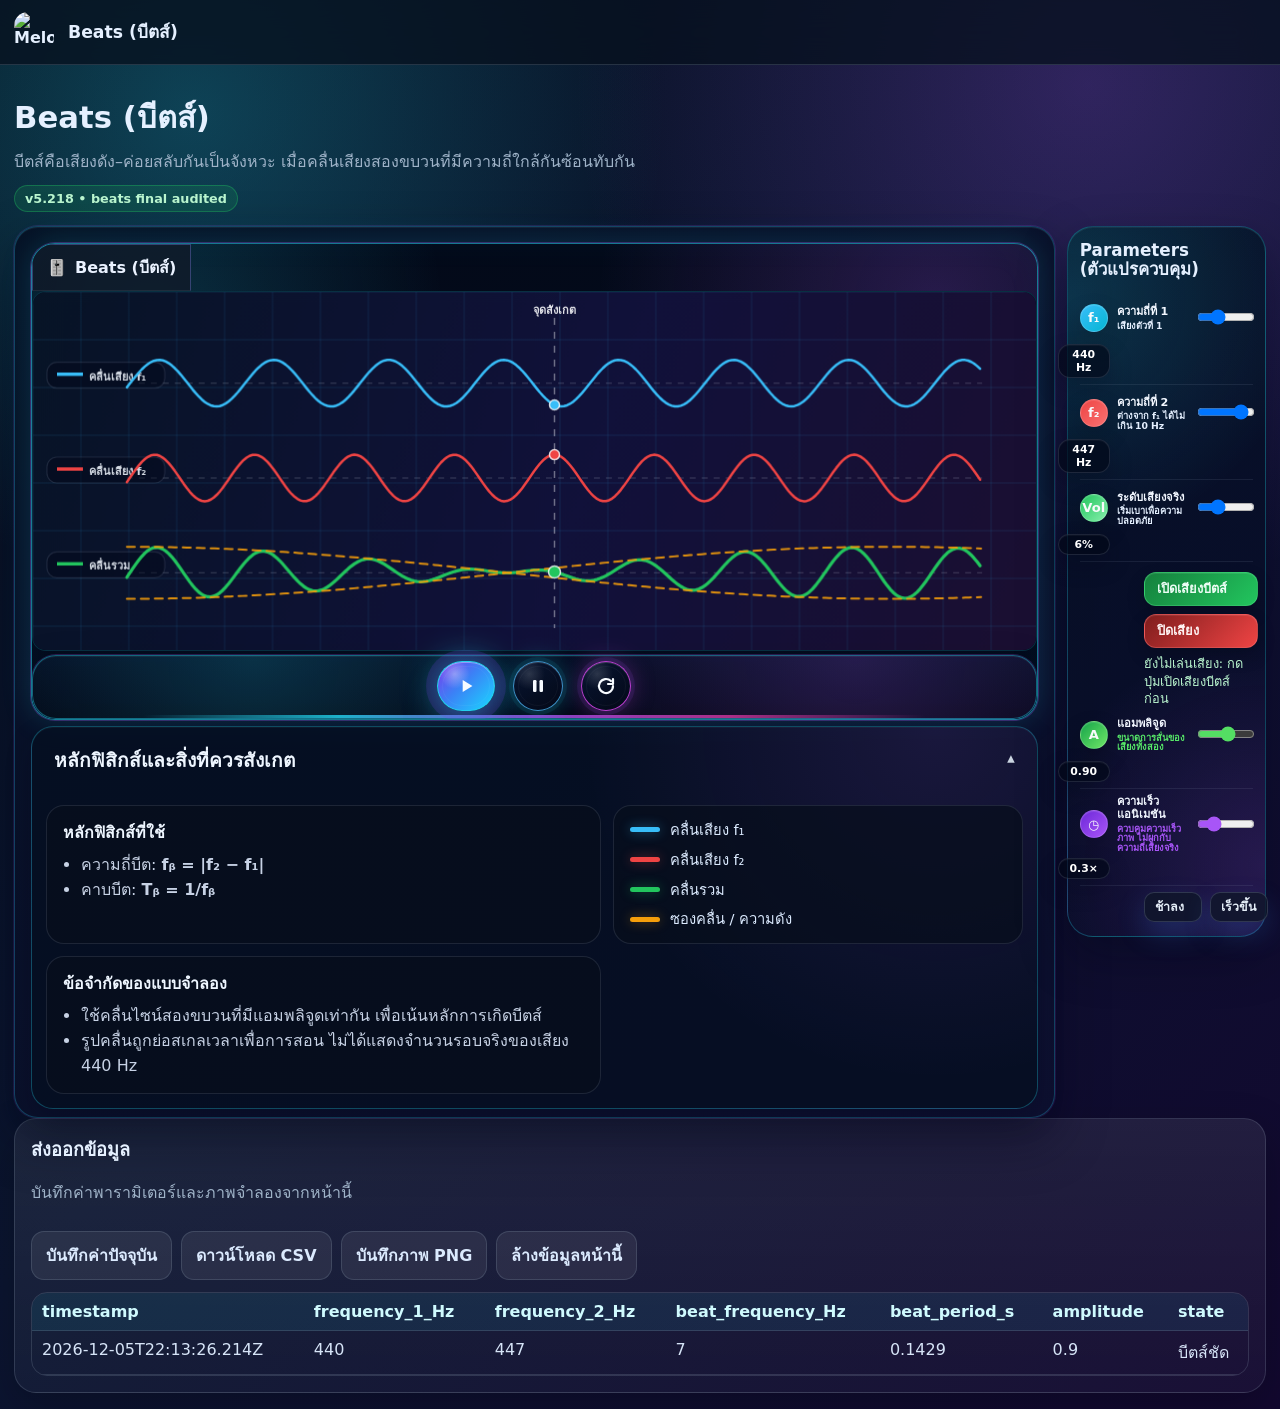
==== commit 953cddc1: "Add files via upload" ====
--- a/visualizer_beatsViz.html
+++ b/visualizer_beatsViz.html
@@ -3,14 +3,14 @@
 <head>
   <meta charset="UTF-8">
   <meta name="viewport" content="width=device-width, initial-scale=1.0">
-  <title>MelodyLab v5.209 - Beats (บีตส์)</title>
+  <title>MelodyLab v5.218 - Beats (บีตส์)</title>
   <meta name="description" content="MelodyLab ห้องทดลองเสียงและเก็บข้อมูล ด้วยมือถือ">
   <meta name="theme-color" content="#0f172a">
   <link rel="manifest" href="manifest.json">
   <link rel="icon" type="image/png" href="icon-192.png">
   <link rel="apple-touch-icon" href="icon-192.png">
   <link rel="stylesheet" href="style.css">
-  <meta name="melodylab-build-version" content="v5.209-beats-text-trim">
+  <meta name="melodylab-build-version" content="v5.218-beats-final-audited">
   <style>
     .beatReadoutBar{display:grid;grid-template-columns:repeat(5,minmax(0,1fr));gap:8px;margin-top:10px}
     .beatReadoutBar>div{border:1px solid rgba(148,163,184,.18);background:rgba(15,23,42,.48);border-radius:14px;padding:9px 11px;min-height:56px}
@@ -29,18 +29,19 @@
     .timeRow .paramIcon{background:linear-gradient(135deg,#8b5cf6,#c084fc)}
     .templateInsightCard li{line-height:1.55}
 
-    #visualizerCanvas{aspect-ratio:1200/390;max-height:390px}
-    .audioButtons{display:grid;grid-template-columns:1fr 1fr;gap:10px;margin-top:12px}
-    .audioBtn{border:1px solid rgba(148,163,184,.26);border-radius:16px;padding:12px 14px;font-weight:900;font-size:.95rem;cursor:pointer;touch-action:manipulation}
-    .audioBtn.playSound{background:linear-gradient(135deg,#16a34a,#22c55e);color:#ecfdf5;border-color:rgba(74,222,128,.55)}
-    .audioBtn.stopSound{background:linear-gradient(135deg,#991b1b,#ef4444);color:#fef2f2;border-color:rgba(248,113,113,.55)}
-    .audioStatus{margin-top:8px;color:#bbf7d0;font-size:.82rem;line-height:1.35}
+    #visualizerCanvas{display:block;width:100% !important;height:min(50vh,360px) !important;min-height:310px !important;max-height:360px !important;aspect-ratio:auto !important}
+    .audioButtons{display:flex;flex-wrap:wrap;gap:8px;align-items:center;justify-content:flex-start;margin:10px 0 0 64px}
+    .audioBtn{border:1px solid rgba(148,163,184,.24);border-radius:12px;padding:8px 12px;min-width:114px;height:34px;font-weight:850;font-size:.80rem;line-height:1;cursor:pointer;touch-action:manipulation;box-shadow:0 8px 18px rgba(0,0,0,.18), inset 0 1px 0 rgba(255,255,255,.08)}
+    .audioBtn.playSound{background:linear-gradient(135deg,#15803d,#22c55e);color:#ecfdf5;border-color:rgba(74,222,128,.48)}
+    .audioBtn.stopSound{background:linear-gradient(135deg,#7f1d1d,#ef4444);color:#fef2f2;border-color:rgba(248,113,113,.48)}
+    .audioStatus{margin:7px 0 0 64px;color:#bbf7d0;font-size:.80rem;line-height:1.35}
     .volumeRow .paramIcon{background:linear-gradient(135deg,#22c55e,#86efac)}
-    @media(max-width:760px){.audioButtons{grid-template-columns:1fr 1fr}.audioBtn{padding:11px 10px;font-size:.90rem}}
+    @media(max-width:760px){.audioButtons{margin-left:60px;gap:8px}.audioBtn{min-width:104px;height:32px;padding:7px 10px;font-size:.76rem}.audioStatus{margin-left:60px;font-size:.76rem}}
     .speedButtonsStandalone{display:flex;gap:8px;align-items:center;justify-content:flex-start;margin:6px 0 0 64px;position:relative;z-index:2}
     .speedButtons button{border:1px solid rgba(148,163,184,.24);background:rgba(15,23,42,.76);color:#e5eef8;border-radius:10px;padding:5px 10px;font-size:.78rem;line-height:1.1;font-weight:800;cursor:pointer;touch-action:manipulation;min-width:58px;height:30px}
     .timeRow input[type=range]{touch-action:pan-x;min-width:0}
     @media(max-width:760px){
+      #visualizerCanvas{height:min(46vh,340px) !important;min-height:300px !important;max-height:340px !important}
       .beatReadoutBar{grid-template-columns:repeat(2,minmax(0,1fr));gap:8px}
       .beatReadoutBar>div{min-height:auto;padding:9px 10px}
       .beatReadoutBar>div:last-child{grid-column:1/-1}
@@ -62,14 +63,14 @@
     <div>
       <h2>Beats (บีตส์)</h2>
       <p class="sectionLead">บีตส์คือเสียงดัง–ค่อยสลับกันเป็นจังหวะ เมื่อคลื่นเสียงสองขบวนที่มีความถี่ใกล้กันซ้อนทับกัน</p>
-      <span class="versionBadge">v5.209 • beats text trimmed</span>
+      <span class="versionBadge">v5.218 • beats final audited</span>
     </div>
   </div>
   <div class="visualizerTemplateGrid longitudinalFocusGrid">
     <div class="card mainViz templateMainViz longitudinalMainViz">
       <div class="vizMediaFrame">
         <div class="vizSingleModeLabel"><span>🎚️</span> Beats (บีตส์)</div>
-        <canvas id="visualizerCanvas" width="1200" height="390" aria-label="ภาพจำลองการเกิดบีตส์"></canvas>
+        <canvas id="visualizerCanvas" width="1200" height="350" aria-label="ภาพจำลองการเกิดบีตส์"></canvas>
         <div class="vizPlayerBar embeddedPlayerBar" aria-label="ปุ่มควบคุมภาพจำลอง">
           <div class="playerCluster playerCenter playerCenterOnly">
             <button id="vizPlayBtn" class="playerBtn playerPrimary playerPlay" title="เล่น" aria-label="เล่น"><span class="playerGlyph" aria-hidden="true"><svg viewBox="0 0 24 24"><path d="M8 6.5v11l9-5.5-9-5.5z"/></svg></span></button>
@@ -107,13 +108,13 @@
     <div class="card controlViz templateControlViz longitudinalControlViz neonControlViz">
       <div class="panelTitleStack"><h3>Parameters (ตัวแปรควบคุม)</h3><p class="panelSubtext">ปรับ f₁ และ f₂ ให้ใกล้กัน แล้วสังเกตจังหวะดัง–ค่อยของคลื่นรวม</p></div>
       <div class="field richField neonParamRow f1Row"><div class="paramIcon">f₁</div><div class="paramText"><label>ความถี่ที่ 1</label><small>เสียงตัวที่ 1</small></div><input id="vizFreq1" type="range" min="200" max="1000" step="1" value="440"><div class="paramValueWrap"><span id="vizFreq1Label" class="valueBadge">--</span></div></div>
-      <div class="field richField neonParamRow f2Row"><div class="paramIcon">f₂</div><div class="paramText"><label>ความถี่ที่ 2</label><small>เสียงตัวที่ 2</small></div><input id="vizFreq2" type="range" min="200" max="1000" step="1" value="444"><div class="paramValueWrap"><span id="vizFreq2Label" class="valueBadge">--</span></div></div>
+      <div class="field richField neonParamRow f2Row"><div class="paramIcon">f₂</div><div class="paramText"><label>ความถี่ที่ 2</label><small>ต่างจาก f₁ ได้ไม่เกิน 10 Hz</small></div><input id="vizFreq2" type="range" min="200" max="1000" step="1" value="447"><div class="paramValueWrap"><span id="vizFreq2Label" class="valueBadge">--</span></div></div>
+      <div class="field richField neonParamRow volumeRow"><div class="paramIcon">Vol</div><div class="paramText"><label>ระดับเสียงจริง</label><small>เริ่มเบาเพื่อความปลอดภัย</small></div><input id="vizVolume" type="range" min="0.00" max="0.20" step="0.01" value="0.06"><div class="paramValueWrap"><span id="vizVolumeLabel" class="valueBadge">--</span></div></div>
+      <div class="audioButtons"><button type="button" id="beatAudioPlay" class="audioBtn playSound">เปิดเสียงบีตส์</button><button type="button" id="beatAudioStop" class="audioBtn stopSound">ปิดเสียง</button></div>
+      <div id="beatAudioStatus" class="audioStatus">ยังไม่เล่นเสียง: กดปุ่มเปิดเสียงบีตส์ก่อน</div>
       <div class="field richField neonParamRow ampRow"><div class="paramIcon">A</div><div class="paramText"><label>แอมพลิจูด</label><small>ขนาดการสั่นของเสียงทั้งสอง</small></div><input id="vizAmp" type="range" min="0.20" max="1.50" step="0.05" value="0.90"><div class="paramValueWrap"><span id="vizAmpLabel" class="valueBadge">--</span></div></div>
-      <div class="field richField neonParamRow volumeRow"><div class="paramIcon">Vol</div><div class="paramText"><label>ระดับเสียงจริง</label><small>เริ่มเบาเพื่อความปลอดภัย</small></div><input id="vizVolume" type="range" min="0.00" max="0.20" step="0.01" value="0.06"><div class="paramValueWrap"><span id="vizVolumeLabel" class="valueBadge">--</span></div></div>
       <div class="field richField neonParamRow timeRow"><div class="paramIcon">◷</div><div class="paramText"><label>ความเร็วแอนิเมชัน</label><small>ควบคุมความเร็วภาพ ไม่ผูกกับความถี่เสียงจริง</small></div><input id="vizTimeSpeed" type="range" min="0.1" max="1.0" step="0.1" value="0.3"><div class="paramValueWrap"><span id="vizTimeLabel" class="valueBadge">--</span></div></div>
       <div class="speedButtons speedButtonsStandalone"><button type="button" id="vizSpeedDown">ช้าลง</button><button type="button" id="vizSpeedUp">เร็วขึ้น</button></div>
-      <div class="audioButtons"><button type="button" id="beatAudioPlay" class="audioBtn playSound">ฟังเสียงบีตส์จริง</button><button type="button" id="beatAudioStop" class="audioBtn stopSound">หยุดเสียง</button></div>
-      <div id="beatAudioStatus" class="audioStatus">ยังไม่เล่นเสียง: กดปุ่มฟังเสียงบีตส์จริงก่อน</div>
     </div>
   </div>
   <div class="card templateDataCard localDataCard" id="vizLogCard">
@@ -129,9 +130,25 @@
 const state = {running:true,time:0,last:performance.now(),raf:0,logs:[],audio:{ctx:null,osc1:null,osc2:null,gain:null,playing:false}};
 function fmt(v,n=2){return Number(v).toFixed(n);}
 function clamp(v,a,b){return Math.max(a,Math.min(b,v));}
+function enforceFreqGap(changedId='vizFreq2'){
+  const f1El=$('vizFreq1'), f2El=$('vizFreq2'); if(!f1El||!f2El)return;
+  const limit=10;
+  let f1=Number(f1El.value), f2=Number(f2El.value);
+  const minF2=Math.max(200,Math.round(f1-limit));
+  const maxF2=Math.min(1000,Math.round(f1+limit));
+  // Update the f2 slider range first, then clamp into the new safe range.
+  f2El.min=String(minF2);
+  f2El.max=String(maxF2);
+  if(Math.abs(f2-f1)>limit || f2<minF2 || f2>maxF2){
+    const sign=(f2>=f1)?1:-1;
+    f2=clamp(f1+sign*limit,minF2,maxF2);
+    f2El.value=String(Math.round(f2));
+  }
+}
 function params(){
+  enforceFreqGap();
   const f1=Number($('vizFreq1')?.value||440);
-  const f2=Number($('vizFreq2')?.value||444);
+  const f2=Number($('vizFreq2')?.value||447);
   const A=Number($('vizAmp')?.value||0.90);
   const timeSpeed=Number($('vizTimeSpeed')?.value||0.3);
   const volume=Number($('vizVolume')?.value||0.06);
@@ -141,9 +158,8 @@
   let stateText='ไม่มีบีตส์';
   if(df===0) stateText='ความถี่เท่ากัน ไม่มีบีตส์';
   else if(df<=3) stateText='บีตส์ช้า ชัดเจน';
-  else if(df<=10) stateText='บีตส์ชัด';
-  else if(df<=20) stateText='บีตส์เร็ว';
-  else stateText='ต่างความถี่มาก บีตส์สังเกตยาก';
+  else if(df<=7) stateText='บีตส์ชัด';
+  else stateText='บีตส์ค่อนข้างเร็ว';
   return {f1,f2,A,timeSpeed,volume,df,fMean,Tb,stateText};
 }
 function updateLabels(){
@@ -162,10 +178,14 @@
 function canvasScale(canvas){
   const dpr=Math.max(1,window.devicePixelRatio||1);
   const rect=canvas.getBoundingClientRect();
-  const targetW=Math.max(600,Math.round(rect.width*dpr));
-  const targetH=Math.max(260,Math.round(rect.height*dpr));
+  const cssW=Math.max(300,Math.round(rect.width||600));
+  const cssH=Math.max(240,Math.round(rect.height||300));
+  const targetW=Math.round(cssW*dpr);
+  const targetH=Math.round(cssH*dpr);
   if(canvas.width!==targetW||canvas.height!==targetH){canvas.width=targetW;canvas.height=targetH;}
-  return {w:canvas.width,h:canvas.height,dpr};
+  const ctx=canvas.getContext('2d');
+  ctx.setTransform(dpr,0,0,dpr,0,0);
+  return {w:cssW,h:cssH,dpr};
 }
 function background(ctx,w,h){
   const g=ctx.createLinearGradient(0,0,w,h);
@@ -189,20 +209,26 @@
   const {w,h}=canvasScale(canvas), ctx=canvas.getContext('2d'), p=params();
   updateLabels(); background(ctx,w,h);
   const left=94,right=w-54,plotW=right-left;
-  const lanes=[70,150,268];
-  const ampPx=22*p.A;
-  const viewSeconds=2.0;
-  const beatPhase=2*Math.PI*state.time;
-  const dfForView=Math.max(0.2,p.df);
-  const cycles1=12;
-  const cycles2=12 + Math.sign(p.f2-p.f1)*clamp(p.df*0.22,-8,8);
+  const plotTop=Math.max(44,Math.round(h*0.12));
+  const plotBottom=Math.max(plotTop+180,h-30);
+  const bandH=(plotBottom-plotTop)/3;
+  const lanes=[plotTop+bandH*0.50,plotTop+bandH*1.50,plotTop+bandH*2.50];
+  const ampPx=Math.min(26*p.A,bandH*0.30);
+  // Scaled teaching model: keep f1 and f2 as clean sine waves.
+  // The graph is intentionally time-scaled so students can see beats on a phone screen.
+  const baseCycles=8.0;
+  const beatCycles=clamp((p.df/10)*1.6,0.12,1.6);
+  const centerCycles=baseCycles;
+  const cycles1=centerCycles-beatCycles/2;
+  const cycles2=centerCycles+beatCycles/2;
+  const phase=2*Math.PI*state.time;
   const labels=[['คลื่นเสียง f₁','#38bdf8'],['คลื่นเสียง f₂','#ef4444'],['คลื่นรวม','#22c55e']];
   labels.forEach((arr,i)=>{
     const y0=lanes[i];
     ctx.strokeStyle='rgba(226,232,240,.18)'; ctx.setLineDash([6,6]); ctx.lineWidth=1.2; ctx.beginPath(); ctx.moveTo(left,y0); ctx.lineTo(right,y0); ctx.stroke(); ctx.setLineDash([]);
-    ctx.fillStyle='rgba(2,6,23,.44)'; ctx.strokeStyle='rgba(148,163,184,.16)'; rr(ctx,14,y0-25,132,30,12,true,true);
-    ctx.strokeStyle=arr[1]; ctx.lineWidth=3.4; ctx.beginPath(); ctx.moveTo(24,y0-10); ctx.lineTo(54,y0-10); ctx.stroke();
-    ctx.fillStyle='rgba(226,232,240,.95)'; ctx.font='800 12px system-ui,sans-serif'; ctx.fillText(arr[0],62,y0-5);
+    ctx.fillStyle='rgba(2,6,23,.44)'; ctx.strokeStyle='rgba(148,163,184,.16)'; rr(ctx,14,y0-21,118,26,10,true,true);
+    ctx.strokeStyle=arr[1]; ctx.lineWidth=3.4; ctx.beginPath(); ctx.moveTo(24,y0-9); ctx.lineTo(50,y0-9); ctx.stroke();
+    ctx.fillStyle='rgba(226,232,240,.95)'; ctx.font='800 11px system-ui,sans-serif'; ctx.fillText(arr[0],56,y0-3);
   });
   function makePts(fn,y0,scale=1,step=3){
     const pts=[];
@@ -213,9 +239,9 @@
     }
     return pts;
   }
-  const wave1=u=>Math.sin(2*Math.PI*(cycles1*u)-beatPhase);
-  const wave2=u=>Math.sin(2*Math.PI*(cycles2*u)-beatPhase);
-  const envelope=u=>Math.cos(Math.PI*dfForView*viewSeconds*u - beatPhase*.18);
+  const wave1=u=>Math.sin(2*Math.PI*cycles1*u-phase);
+  const wave2=u=>Math.sin(2*Math.PI*cycles2*u-phase);
+  const envelope=u=>Math.cos(Math.PI*beatCycles*u);
   const sum=u=>(wave1(u)+wave2(u))*0.55;
   drawLine(ctx,makePts(wave1,lanes[0],ampPx),'#38bdf8',2.5);
   drawLine(ctx,makePts(wave2,lanes[1],ampPx),'#ef4444',2.5);
@@ -226,23 +252,17 @@
   drawLine(ctx,envBot,'#f59e0b',2.0,.9,[8,6]);
 
   const probeX=left+plotW*.50, probeU=.50;
-  ctx.save();ctx.strokeStyle='rgba(248,250,252,.40)';ctx.setLineDash([7,7]);ctx.lineWidth=1.5;ctx.beginPath();ctx.moveTo(probeX,28);ctx.lineTo(probeX,h-42);ctx.stroke();ctx.setLineDash([]);ctx.fillStyle='rgba(248,250,252,.90)';ctx.font='800 11px system-ui,sans-serif';ctx.textAlign='center';ctx.fillText('จุดสังเกต',probeX,22);ctx.restore();
+  ctx.save();ctx.strokeStyle='rgba(248,250,252,.40)';ctx.setLineDash([7,7]);ctx.lineWidth=1.5;ctx.beginPath();ctx.moveTo(probeX,plotTop-18);ctx.lineTo(probeX,plotBottom+8);ctx.stroke();ctx.setLineDash([]);ctx.fillStyle='rgba(248,250,252,.90)';ctx.font='800 11px system-ui,sans-serif';ctx.textAlign='center';ctx.fillText('จุดสังเกต',probeX,plotTop-22);ctx.restore();
   drawDot(ctx,probeX,lanes[0]-wave1(probeU)*ampPx,5,'#38bdf8');
   drawDot(ctx,probeX,lanes[1]-wave2(probeU)*ampPx,5,'#ef4444');
   drawDot(ctx,probeX,lanes[2]-sum(probeU)*ampPx,6,'#22c55e');
 
-  const loudness=Math.abs(envelope(probeU));
-  ctx.save();
-  ctx.fillStyle='rgba(2,6,23,.56)';ctx.strokeStyle='rgba(148,163,184,.18)';rr(ctx,right-210,h-84,190,58,16,true,true);
-  ctx.fillStyle='rgba(226,232,240,.92)';ctx.font='800 13px system-ui,sans-serif';ctx.fillText('ความดังที่จุดสังเกต',right-196,h-61);
-  ctx.fillStyle='#f59e0b';ctx.fillRect(right-196,h-42,Math.max(2,145*loudness),9);
-  ctx.strokeStyle='rgba(245,158,11,.5)';ctx.strokeRect(right-196,h-42,145,9);
-  ctx.fillStyle='rgba(226,232,240,.9)';ctx.font='700 12px system-ui,sans-serif';ctx.fillText(`${fmt(loudness*100,0)}%`,right-45,h-34);
-  ctx.restore();
+  // The orange dashed curves around the resultant wave show relative loudness/envelope.
+  // No extra floating box is drawn inside the graph, keeping the canvas balanced on mobile.
 }
 function tick(now){
   const dt=Math.min(.05,(now-state.last)/1000);state.last=now;
-  if(state.running) state.time += dt*params().timeSpeed*0.22;
+  if(state.running) state.time += dt*params().timeSpeed*0.16;
   draw(); state.raf=requestAnimationFrame(tick);
 }
 function play(){state.running=true;} function pause(){state.running=false;} function reset(){state.time=0;state.last=performance.now();draw();}
@@ -319,7 +339,7 @@
   const next=Math.min(Number(el.max),Math.max(Number(el.min),Number(el.value)+delta));
   el.value=next.toFixed(1); draw();
 }
-['vizFreq1','vizFreq2','vizAmp','vizVolume','vizTimeSpeed'].forEach(id=>{$(id)?.addEventListener('input',()=>{draw();updateAudioParams();});$(id)?.addEventListener('change',()=>{draw();updateAudioParams();});});
+['vizFreq1','vizFreq2','vizAmp','vizVolume','vizTimeSpeed'].forEach(id=>{$(id)?.addEventListener('input',()=>{enforceFreqGap(id);draw();updateAudioParams();});$(id)?.addEventListener('change',()=>{enforceFreqGap(id);draw();updateAudioParams();});});
 $('vizPlayBtn')?.addEventListener('click',play);
 $('vizPauseBtn')?.addEventListener('click',pause);
 $('vizResetBtn')?.addEventListener('click',reset);
